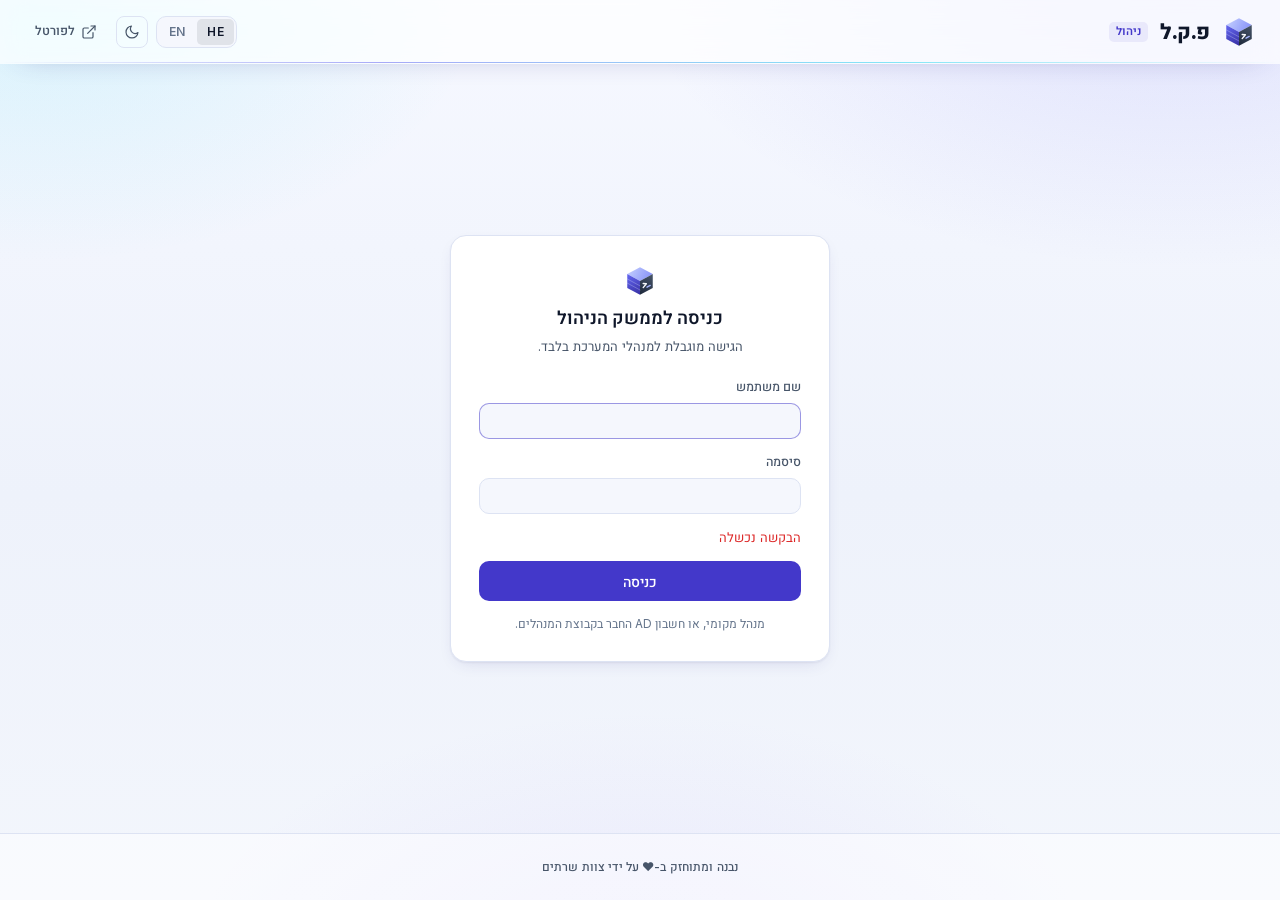
==== static/admin.html @ 9bc3346b "feat: Add comprehensive README, sanitize Git assets, and initialize PAKAL portal codebase - Add READ" ====
<!DOCTYPE html>
<html lang="he" dir="rtl">
<head>
  <meta charset="UTF-8">
  <meta name="viewport" content="width=device-width, initial-scale=1.0">
  <meta name="color-scheme" content="light dark">
  <meta name="theme-color" content="#F1F5F9">
  <meta name="robots" content="noindex, nofollow">
  <title>PAKAL Admin</title>
  <link rel="icon" type="image/svg+xml" href="/static/pakal-logo.svg">
  <link rel="stylesheet" href="/static/style.css">
  <link rel="stylesheet" href="/static/admin.css">
  <script src="/static/theme.js"></script>
</head>
<body>
  <header class="header">
    <div class="header-inner">
      <a class="brand" href="#" data-admin-home aria-label="PAKAL Admin" title="Package &amp; Application Kit Architecture Layer">
        <img class="brand-logo" src="/static/pakal-logo.svg" alt="" width="34" height="34">
        <span class="brand-text">
          <span class="brand-name" data-i18n="brand"></span>
          <span class="brand-acronym" dir="ltr">Package &amp; Application Kit Architecture Layer</span>
        </span>
        <span class="admin-badge" data-i18n="adminBadge"></span>
      </a>
      <div class="header-actions">
        <div class="segmented" role="group" aria-label="Language">
          <button type="button" data-lang="he">HE</button>
          <button type="button" data-lang="en">EN</button>
        </div>
        <button class="btn btn-primary btn-sm" id="header-rescan" type="button" data-action="rescan" hidden></button>
        <button class="icon-btn bordered" type="button" data-theme-toggle data-i18n-title="themeToggle"></button>
        <a class="btn btn-ghost btn-sm" href="/"><span data-icon="external"></span><span data-i18n="openPortal"></span></a>
        <span class="user-chip" id="user-chip" hidden><span data-icon="lock"></span><span id="user-name" class="mono"></span></span>
        <button class="icon-btn" id="logout-btn" type="button" data-i18n-title="logout" hidden><span data-icon="logout"></span></button>
      </div>
    </div>
  </header>

  <div class="login-wrap" id="login-view" hidden>
    <form class="card login-card" id="login-form" autocomplete="on" novalidate>
      <div class="brand"><img class="brand-logo" src="/static/pakal-logo.svg" alt="" width="32" height="32"></div>
      <h1 data-i18n="loginTitle"></h1>
      <p data-i18n="loginSubtitle"></p>
      <div class="form">
        <label class="field"><span data-i18n="username"></span><input class="input" name="username" autocomplete="username" dir="ltr" required maxlength="128"></label>
        <label class="field"><span data-i18n="password"></span><input class="input" name="password" type="password" autocomplete="current-password" dir="ltr" required maxlength="256"></label>
        <div class="form-error" id="login-error" role="alert"></div>
        <button class="btn btn-primary btn-lg btn-block" type="submit" data-i18n="signIn"></button>
        <p class="login-hint" data-i18n="loginHint"></p>
        <div class="login-divider" id="login-divider" hidden><span data-i18n="loginOr"></span></div>
        <a class="btn btn-secondary btn-lg btn-block" id="login-sso" href="#" hidden><span data-icon="shield"></span><span data-i18n="loginWithKeycloak"></span></a>
      </div>
    </form>
  </div>

  <div class="admin-shell" id="shell" hidden>
    <aside class="sidebar">
      <div class="sidebar-label" data-i18n="manage"></div>
      <button class="side-item" type="button" data-view="overview"><span data-icon="activity"></span><span data-i18n="navOverview"></span></button>
      <button class="side-item" type="button" data-view="apps"><span data-icon="grid"></span><span data-i18n="navApps"></span><span class="count" id="count-apps"></span></button>
      <button class="side-item" type="button" data-view="stacks"><span data-icon="layers"></span><span data-i18n="navStacks"></span><span class="count" id="count-stacks"></span></button>
      <button class="side-item" type="button" data-view="platforms"><span data-icon="globe"></span><span data-i18n="navPlatforms"></span><span class="count" id="count-platforms"></span></button>
      <div class="sidebar-label" data-i18n="engage"></div>
      <button class="side-item" type="button" data-view="feedback"><span data-icon="message"></span><span data-i18n="navFeedback"></span><span class="count-badge" id="count-feedback" hidden></span></button>
      <div class="sidebar-label" data-i18n="system"></div>
      <button class="side-item" type="button" data-view="sso"><span data-icon="shield"></span><span data-i18n="navSso"></span><span class="sso-dot" id="sso-dot"></span></button>
      <button class="side-item" type="button" data-view="nexus"><span data-icon="package"></span><span data-i18n="navNexus"></span><span class="sso-dot" id="nexus-dot"></span></button>
      <button class="side-item" type="button" data-view="interface"><span data-icon="eye"></span><span data-i18n="navInterface"></span><span class="count-badge" id="count-hidden-ui" hidden></span></button>
    </aside>
    <main class="admin-main" id="admin-main"></main>
  </div>

  <footer class="footer">
    <div class="footer-inner">
      <span class="footer-credits" data-i18n="footerCredits">נבנה ומתוחזק ב-❤️ על ידי צוות שרתים</span>
    </div>
  </footer>

  <div class="drawer-backdrop" id="drawer-backdrop" hidden></div>
  <aside class="drawer" id="drawer" role="dialog" aria-modal="true" aria-labelledby="drawer-title" hidden>
    <div class="drawer-head">
      <h2 id="drawer-title"></h2>
      <button class="icon-btn" type="button" data-action="close-drawer" data-i18n-title="close"><span data-icon="x"></span></button>
    </div>
    <div class="drawer-body" id="drawer-body"></div>
    <div class="drawer-foot" id="drawer-foot"></div>
  </aside>

  <div class="modal-backdrop confirm-backdrop" id="confirm" hidden>
    <div class="card confirm-card" role="alertdialog" aria-modal="true" aria-labelledby="confirm-title">
      <h3 id="confirm-title"></h3>
      <p id="confirm-text"></p>
      <div class="actions">
        <button class="btn btn-ghost" type="button" id="confirm-cancel" data-i18n="cancel"></button>
        <button class="btn btn-danger" type="button" id="confirm-ok"></button>
      </div>
    </div>
  </div>

  <input type="file" id="icon-file" accept=".svg,.png,.ico,.jpg,.jpeg,.gif,.webp,image/*" hidden>
  <div class="toasts" id="toasts" aria-live="polite"></div>

  <script src="/static/common.js"></script>
  <script src="/static/admin.js"></script>
</body>
</html>
---- static/style.css ----
/* PAKAL design system - "Prism" light + dark (shared by the portal and the admin console). */

@font-face {
  font-family: "Inter";
  src: url("/static/fonts/InterVariable.woff2") format("woff2");
  font-weight: 100 900;
  font-display: swap;
}
@font-face {
  font-family: "Heebo";
  src: url("/static/fonts/Heebo-Variable.ttf") format("truetype");
  font-weight: 100 900;
  font-display: swap;
}
@font-face {
  font-family: "JetBrains Mono";
  src: url("/static/fonts/JetBrainsMono-Regular.woff2") format("woff2");
  font-weight: 400;
  font-display: swap;
}
@font-face {
  font-family: "JetBrains Mono";
  src: url("/static/fonts/JetBrainsMono-Medium.woff2") format("woff2");
  font-weight: 500 700;
  font-display: swap;
}

/* Light is the default theme; [data-theme="dark"] on <html> switches every token. */
:root {
  --bg: #eef2fb;
  --bg-raised: #ffffff;
  --surface: #ffffff;
  --surface-hover: #ffffff;
  --surface-sunken: #f5f7fd;
  --border: #dde3f3;
  --border-strong: #c2cae3;
  --border-focus: rgba(67, 56, 202, 0.5);
  --card-border: #a9b4dd;
  --card-border-hover: #6366f1;
  --page-bg:
    radial-gradient(900px 520px at 92% -6%, rgba(99, 102, 241, 0.17), transparent 62%),
    radial-gradient(760px 440px at 2% 0%, rgba(34, 211, 238, 0.14), transparent 60%),
    radial-gradient(700px 400px at 50% 108%, rgba(167, 139, 250, 0.12), transparent 65%),
    linear-gradient(180deg, #f6f8ff 0%, #eef2fb 55%, #f3f6fc 100%);
  --brand-gradient: linear-gradient(120deg, #4338ca 0%, #6366f1 45%, #0891b2 100%);

  --overlay-1: rgba(15, 23, 42, 0.035);
  --overlay-2: rgba(15, 23, 42, 0.06);
  --overlay-3: rgba(15, 23, 42, 0.09);
  --overlay-4: rgba(15, 23, 42, 0.2);

  --text: #0f172a;
  --text-2: #475569;
  --text-3: #64748b;
  --text-inverse: #ffffff;

  --accent: #4338ca;
  --accent-hover: #3730a3;
  --accent-soft: rgba(67, 56, 202, 0.08);
  --accent-text: #4338ca;

  --success: #059669;
  --danger: #dc2626;
  --danger-soft: rgba(220, 38, 38, 0.08);
  --warning: #b45309;

  --header-bg: rgba(255, 255, 255, 0.72);
  --backdrop: rgba(15, 23, 42, 0.4);
  --card-shadow: 0 1px 2px rgba(30, 41, 90, 0.06), 0 6px 18px -8px rgba(49, 46, 129, 0.18);
  --card-shadow-hover: 0 2px 4px rgba(30, 41, 90, 0.06), 0 16px 32px -12px rgba(67, 56, 202, 0.32);
  --shadow-pop: 0 24px 60px rgba(15, 23, 42, 0.18), 0 0 0 1px var(--border);
  --shadow-toast: 0 10px 30px rgba(15, 23, 42, 0.12);
  --shadow-drawer: -24px 0 48px rgba(15, 23, 42, 0.12);

  --radius-sm: 8px;
  --radius: 10px;
  --radius-lg: 16px;

  --font-sans: "Inter", "Heebo", system-ui, -apple-system, "Segoe UI", Arial, sans-serif;
  --font-mono: "JetBrains Mono", ui-monospace, "Cascadia Code", Consolas, "Liberation Mono", monospace;
  --header-h: 64px;
  --content-w: 1600px;
  color-scheme: light;
}

:root[data-theme="dark"] {
  --bg: #090d16;
  --bg-raised: #0c111c;
  --surface: #111827;
  --surface-hover: #151d2e;
  --surface-sunken: #0d1320;
  --border: rgba(255, 255, 255, 0.08);
  --border-strong: rgba(255, 255, 255, 0.14);
  --border-focus: rgba(129, 140, 248, 0.55);
  --card-border: rgba(148, 163, 255, 0.36);
  --card-border-hover: rgba(129, 140, 248, 0.85);
  --page-bg:
    radial-gradient(900px 520px at 92% -6%, rgba(99, 102, 241, 0.16), transparent 62%),
    radial-gradient(760px 440px at 2% 0%, rgba(34, 211, 238, 0.07), transparent 60%),
    linear-gradient(180deg, #0a0f1b 0%, #090d16 100%);
  --brand-gradient: linear-gradient(120deg, #a5b4fc 0%, #818cf8 50%, #67e8f9 100%);

  --overlay-1: rgba(255, 255, 255, 0.04);
  --overlay-2: rgba(255, 255, 255, 0.07);
  --overlay-3: rgba(255, 255, 255, 0.1);
  --overlay-4: rgba(255, 255, 255, 0.2);

  --text: #e6e8ec;
  --text-2: #9aa3b2;
  --text-3: #6b7383;
  --text-inverse: #0b0f19;

  --accent: #6366f1;
  --accent-hover: #4f46e5;
  --accent-soft: rgba(99, 102, 241, 0.12);
  --accent-text: #a5b4fc;

  --success: #34d399;
  --danger: #f87171;
  --danger-soft: rgba(248, 113, 113, 0.1);
  --warning: #d4a35a;

  --header-bg: rgba(15, 23, 42, 0.8);
  --backdrop: rgba(3, 6, 12, 0.72);
  --card-shadow: 0 6px 20px -10px rgba(0, 0, 0, 0.6);
  --card-shadow-hover: 0 18px 36px -14px rgba(99, 102, 241, 0.45);
  --shadow-pop: 0 16px 48px rgba(0, 0, 0, 0.45), 0 0 0 1px var(--border);
  --shadow-toast: 0 10px 30px rgba(0, 0, 0, 0.4);
  --shadow-drawer: -24px 0 48px rgba(0, 0, 0, 0.35);
  color-scheme: dark;
}

*,
*::before,
*::after { box-sizing: border-box; }

html { -webkit-text-size-adjust: 100%; }

body {
  margin: 0;
  min-height: 100vh;
  display: flex;
  flex-direction: column;
  background: var(--bg);
  background-image: var(--page-bg);
  background-attachment: fixed;
  color: var(--text);
  font-family: var(--font-sans);
  font-size: 14px;
  line-height: 1.5;
  -webkit-font-smoothing: antialiased;
  -moz-osx-font-smoothing: grayscale;
  font-feature-settings: "cv11", "ss01";
}
body.modal-open { overflow: hidden; }

h1, h2, h3, h4, p { margin: 0; }
a { color: inherit; text-decoration: none; }
button, input, select, textarea { font: inherit; color: inherit; }
button { cursor: pointer; }
img { display: block; max-width: 100%; }
[hidden] { display: none !important; }
::selection { background: rgba(99, 102, 241, 0.35); }

.mono { font-family: var(--font-mono); font-feature-settings: "zero" 0, "calt" 0; letter-spacing: -0.01em; }
.muted { color: var(--text-2); }
.subtle { color: var(--text-3); }
.nowrap { white-space: nowrap; }
.center { text-align: center; }

:focus-visible { outline: 2px solid var(--border-focus); outline-offset: 2px; border-radius: var(--radius-sm); }

::-webkit-scrollbar { width: 10px; height: 10px; }
::-webkit-scrollbar-thumb { background: var(--overlay-2); border-radius: 10px; border: 2px solid var(--bg); }
::-webkit-scrollbar-thumb:hover { background: var(--overlay-3); }
::-webkit-scrollbar-track { background: transparent; }

.icon { width: 16px; height: 16px; flex-shrink: 0; }
[dir="ltr"] .icon-flip { transform: scaleX(-1); }

/* ------------------------------------------------------------------ header */

.header {
  position: sticky;
  top: 0;
  z-index: 40;
  height: var(--header-h);
  background: var(--header-bg);
  backdrop-filter: saturate(160%) blur(12px);
  -webkit-backdrop-filter: saturate(160%) blur(12px);
  border-bottom: 1px solid var(--border);
  box-shadow: 0 1px 0 var(--overlay-1);
}
.header-inner {
  max-width: var(--content-w);
  height: 100%;
  margin: 0 auto;
  padding: 0 24px;
  display: flex;
  align-items: center;
  gap: 24px;
}
.brand { display: flex; align-items: center; gap: 12px; flex-shrink: 0; }
.brand-logo { width: 34px; height: 34px; }
.brand-text { display: flex; flex-direction: column; gap: 3px; min-width: 0; }
.brand-name { font-weight: 800; font-size: 21px; letter-spacing: -0.02em; line-height: 1; }
.brand-acronym {
  font-family: var(--font-mono);
  font-size: 9.5px;
  font-weight: 500;
  letter-spacing: 0.02em;
  color: var(--text-3);
  white-space: nowrap;
  text-align: start;
  unicode-bidi: isolate;
}
[dir="rtl"] .brand-acronym { text-align: right; }
.brand-divider { width: 1px; height: 20px; background: var(--border-strong); }
.brand-sub { color: var(--text-2); font-size: 13.5px; font-weight: 500; white-space: nowrap; }

.nav { display: flex; align-items: center; gap: 2px; }
.nav-item {
  display: inline-flex;
  align-items: center;
  gap: 8px;
  height: 32px;
  padding: 0 12px;
  border: 0;
  border-radius: var(--radius-sm);
  background: transparent;
  color: var(--text-2);
  font-size: 13.5px;
  font-weight: 500;
  white-space: nowrap;
  transition: color 0.12s, background-color 0.12s;
}
.nav-item:hover { color: var(--text); background: var(--overlay-1); }
.nav-item.active { color: var(--text); background: var(--overlay-2); }
.nav-count {
  font-family: var(--font-mono);
  font-size: 11px;
  color: var(--text-3);
  padding: 0 6px;
  border-radius: 4px;
  background: var(--overlay-1);
}

.header-actions { margin-inline-start: auto; display: flex; align-items: center; gap: 8px; }

/* ------------------------------------------------------------------ inputs */

.search {
  display: flex;
  align-items: center;
  gap: 8px;
  height: 34px;
  width: 260px;
  padding: 0 8px 0 10px;
  background: var(--surface-sunken);
  border: 1px solid var(--border);
  border-radius: var(--radius);
  color: var(--text-3);
  transition: border-color 0.12s, background-color 0.12s;
}
[dir="rtl"] .search { padding: 0 10px 0 8px; }
.search:focus-within { border-color: var(--border-focus); background: var(--surface); }
.search input {
  flex: 1;
  min-width: 0;
  height: 100%;
  border: 0;
  outline: 0;
  background: transparent;
  color: var(--text);
  font-size: 13.5px;
}
.search input::placeholder { color: var(--text-3); }
.search input::-webkit-search-cancel-button { display: none; }
.search-clear {
  display: inline-flex;
  align-items: center;
  justify-content: center;
  flex-shrink: 0;
  width: 22px;
  height: 22px;
  padding: 0;
  border: 0;
  border-radius: 50%;
  background: var(--overlay-2);
  color: var(--text-2);
  cursor: pointer;
  transition: background-color 0.12s, color 0.12s;
}
.search-clear[hidden] { display: none; }
.search-clear .icon { width: 12px; height: 12px; }
.search-clear:hover { background: var(--accent-soft); color: var(--accent-text); }
.search-clear:focus-visible { outline: 2px solid var(--border-focus); outline-offset: 1px; }

.kbd {
  display: inline-flex;
  align-items: center;
  height: 20px;
  padding: 0 6px;
  border: 1px solid var(--border);
  border-bottom-width: 2px;
  border-radius: 4px;
  font-family: var(--font-mono);
  font-size: 11px;
  color: var(--text-3);
  white-space: nowrap;
  direction: ltr;
}

.input, .select, .textarea {
  width: 100%;
  height: 36px;
  padding: 0 12px;
  background: var(--surface-sunken);
  border: 1px solid var(--border);
  border-radius: var(--radius);
  color: var(--text);
  font-size: 13.5px;
  outline: 0;
  transition: border-color 0.12s;
}
.textarea { height: auto; min-height: 84px; padding: 10px 12px; resize: vertical; line-height: 1.5; }
.input:focus, .select:focus, .textarea:focus { border-color: var(--border-focus); }
.input::placeholder, .textarea::placeholder { color: var(--text-3); }
.select {
  width: auto;
  padding-inline-end: 32px;
  appearance: none;
  background-image: url("data:image/svg+xml,%3Csvg xmlns='http://www.w3.org/2000/svg' viewBox='0 0 24 24' fill='none' stroke='%239aa3b2' stroke-width='2' stroke-linecap='round' stroke-linejoin='round'%3E%3Cpolyline points='6 9 12 15 18 9'/%3E%3C/svg%3E");
  background-repeat: no-repeat;
  background-size: 14px;
  background-position: left 10px center;
}
[dir="ltr"] .select { background-position: right 10px center; }
.select option { background: var(--surface); }

.segmented {
  display: inline-flex;
  padding: 2px;
  gap: 2px;
  background: var(--surface-sunken);
  border: 1px solid var(--border);
  border-radius: var(--radius);
}
.segmented button {
  height: 26px;
  padding: 0 10px;
  border: 0;
  border-radius: 5px;
  background: transparent;
  color: var(--text-3);
  font-size: 12px;
  font-weight: 600;
  letter-spacing: 0.02em;
}
.segmented button:hover { color: var(--text); }
.segmented button.active { background: var(--overlay-3); color: var(--text); }

/* ----------------------------------------------------------------- buttons */

.btn {
  display: inline-flex;
  align-items: center;
  justify-content: center;
  gap: 8px;
  height: 34px;
  padding: 0 14px;
  border: 1px solid transparent;
  border-radius: var(--radius);
  font-size: 13.5px;
  font-weight: 550;
  white-space: nowrap;
  transition: background-color 0.12s, border-color 0.12s, color 0.12s;
}
.btn:disabled { opacity: 0.45; cursor: not-allowed; }
.btn-primary { background: var(--accent); color: #fff; }
.btn-primary:hover:not(:disabled) { background: var(--accent-hover); }
.btn-secondary { background: var(--overlay-1); border-color: var(--border); color: var(--text); }
.btn-secondary:hover:not(:disabled) { background: var(--overlay-2); border-color: var(--border-strong); }
.btn-ghost { background: transparent; color: var(--text-2); }
.btn-ghost:hover:not(:disabled) { background: var(--overlay-1); color: var(--text); }
.btn-danger { background: transparent; border-color: rgba(248, 113, 113, 0.3); color: var(--danger); }
.btn-danger:hover:not(:disabled) { background: var(--danger-soft); }
.btn-sm { height: 28px; padding: 0 10px; font-size: 12.5px; gap: 6px; }
.btn-lg { height: 40px; padding: 0 18px; font-size: 14px; }
.btn-block { width: 100%; }
.btn-meta { font-family: var(--font-mono); font-size: 12px; font-weight: 400; opacity: 0.75; direction: ltr; }

.icon-btn {
  display: inline-flex;
  align-items: center;
  justify-content: center;
  width: 32px;
  height: 32px;
  padding: 0;
  border: 1px solid transparent;
  border-radius: var(--radius-sm);
  background: transparent;
  color: var(--text-2);
  transition: background-color 0.12s, color 0.12s, border-color 0.12s;
}
.icon-btn:hover:not(:disabled) { background: var(--overlay-2); color: var(--text); }
.icon-btn.bordered { border-color: var(--border); }
.icon-btn.bordered:hover { border-color: var(--border-strong); }
.icon-btn-sm { width: 28px; height: 28px; }
.icon-btn.spinning .icon { animation: spin 0.9s linear infinite; }

.link-btn {
  display: inline-flex;
  align-items: center;
  gap: 6px;
  padding: 0;
  border: 0;
  background: none;
  color: var(--text-2);
  font-size: 13px;
  font-weight: 500;
}
.link-btn:hover { color: var(--text); }
.link-btn .icon { width: 14px; height: 14px; }

/* ------------------------------------------------------------------ layout */

.content {
  flex: 1;
  width: 100%;
  max-width: var(--content-w);
  margin: 0 auto;
  padding: 32px 24px 64px;
}
.view { display: none; }
.view.active { display: block; animation: fade-in 0.18s ease-out; }

.page-head {
  display: flex;
  align-items: flex-end;
  justify-content: space-between;
  gap: 16px;
  flex-wrap: wrap;
  margin-bottom: 20px;
}
.page-title { font-size: 22px; font-weight: 650; letter-spacing: -0.02em; }
.page-subtitle { margin-top: 4px; color: var(--text-2); font-size: 13.5px; }

.section { margin-top: 40px; }
.section:first-child { margin-top: 0; }
.section-head {
  display: flex;
  align-items: center;
  justify-content: space-between;
  gap: 12px;
  margin-bottom: 14px;
}
.section-title { font-size: 15px; font-weight: 600; letter-spacing: -0.01em; }
.section-title .count { margin-inline-start: 8px; color: var(--text-3); font-family: var(--font-mono); font-size: 12px; font-weight: 400; }

.card {
  background: var(--surface);
  border: 1px solid var(--border);
  border-radius: var(--radius-lg);
  box-shadow: var(--card-shadow);
}

/* -------------------------------------------------------------------- hero */

.hero { padding: 32px 0 8px; text-align: center; }
.hero-title { font-size: 34px; font-weight: 650; letter-spacing: -0.025em; line-height: 1.2; }
.hero-title .sep { color: var(--text-3); font-weight: 300; margin: 0 10px; }
.hero-subtitle { margin: 12px auto 0; max-width: 560px; color: var(--text-2); font-size: 15px; }
.hero-search {
  width: min(620px, 100%);
  height: 48px;
  margin: 28px auto 0;
  padding: 0 12px 0 16px;
  gap: 12px;
  border-radius: var(--radius-lg);
  background: var(--surface);
  border-color: var(--border-strong);
}
[dir="rtl"] .hero-search { padding: 0 16px 0 12px; }
.hero-search .icon { width: 18px; height: 18px; }
.hero-search input { font-size: 15px; }

/* --------------------------------------------------------------- app cards */

/* Fixed column steps (1 / 2 / 3 / 4) so rows never break awkwardly from 1080p to ultra-wide. */
.grid { display: grid; gap: 14px; grid-template-columns: minmax(0, 1fr); }
.grid-stacks { gap: 16px; }
@media (min-width: 768px) {
  .grid-apps, .grid-stacks, .grid-platforms { grid-template-columns: repeat(2, minmax(0, 1fr)); }
}
@media (min-width: 1024px) {
  .grid-apps, .grid-stacks, .grid-platforms { grid-template-columns: repeat(3, minmax(0, 1fr)); }
}
@media (min-width: 1280px) {
  .grid-apps, .grid-platforms { grid-template-columns: repeat(4, minmax(0, 1fr)); }
}

.app-card {
  display: flex;
  flex-direction: column;
  gap: 12px;
  padding: 16px;
  cursor: pointer;
  transition: border-color 0.12s, background-color 0.12s;
}
.app-card:hover { border-color: var(--border-strong); background: var(--surface-hover); box-shadow: var(--card-shadow-hover); }
.app-card-top { display: flex; align-items: center; gap: 12px; min-width: 0; }
.app-card-title { min-width: 0; flex: 1; }
.app-card-title h3 {
  font-size: 14.5px;
  font-weight: 600;
  letter-spacing: -0.01em;
  white-space: nowrap;
  overflow: hidden;
  text-overflow: ellipsis;
}
.app-card-title .meta { color: var(--text-3); font-size: 12.5px; margin-top: 1px; }
.app-desc {
  color: var(--text-2);
  font-size: 13px;
  line-height: 1.55;
  display: -webkit-box;
  -webkit-line-clamp: 2;
  -webkit-box-orient: vertical;
  overflow: hidden;
  min-height: 40px;
}
.app-card-foot {
  display: flex;
  align-items: center;
  gap: 8px;
  margin-top: auto;
  padding-top: 12px;
  border-top: 1px solid var(--border);
}
.app-card-foot .spacer { flex: 1; }

.version-tag {
  display: inline-flex;
  align-items: center;
  height: 22px;
  padding: 0 7px;
  border-radius: 5px;
  background: var(--accent-soft);
  color: var(--accent-text);
  font-family: var(--font-mono);
  font-size: 12px;
  font-weight: 500;
  direction: ltr;
  white-space: nowrap;
}
.version-tag.none { background: var(--overlay-1); color: var(--text-3); font-family: var(--font-sans); }
.size-tag { font-family: var(--font-mono); font-size: 12px; color: var(--text-2); direction: ltr; unicode-bidi: isolate; white-space: nowrap; }
.version-tag, .os-tag, td.num, time { unicode-bidi: isolate; direction: ltr; }
.os-tag {
  display: inline-flex;
  align-items: center;
  height: 20px;
  padding: 0 6px;
  border: 1px solid var(--border);
  border-radius: 4px;
  font-family: var(--font-mono);
  font-size: 11px;
  color: var(--text-2);
  white-space: nowrap;
}
.os-list { display: inline-flex; gap: 4px; flex-wrap: wrap; }
.ext-tag { font-family: var(--font-mono); font-size: 11px; color: var(--text-3); text-transform: lowercase; }

.tag {
  display: inline-flex;
  align-items: center;
  height: 22px;
  padding: 0 8px;
  border-radius: 5px;
  background: var(--overlay-1);
  color: var(--text-2);
  font-size: 12px;
  white-space: nowrap;
}
.tags { display: flex; flex-wrap: wrap; gap: 6px; }

/* app icon */
.app-icon {
  position: relative;
  display: inline-flex;
  align-items: center;
  justify-content: center;
  flex-shrink: 0;
  width: 40px;
  height: 40px;
  border-radius: 9px;
  background: var(--overlay-1);
  border: 1px solid var(--border);
  overflow: hidden;
}
.app-icon img { width: 70%; height: 70%; object-fit: contain; }
.app-icon-sm { width: 28px; height: 28px; border-radius: 7px; }
.app-icon-xs { width: 22px; height: 22px; border-radius: 6px; }
.app-icon-lg { width: 56px; height: 56px; border-radius: 12px; }
.app-icon-letter { color: var(--text-2); font-weight: 600; font-size: 13px; letter-spacing: 0.02em; }
.app-icon-sm.app-icon-letter { font-size: 11px; }
.app-icon-xs.app-icon-letter { font-size: 9.5px; }
.app-icon-lg.app-icon-letter { font-size: 18px; }

/* ------------------------------------------------------------------ pills */

.toolbar { display: flex; align-items: center; gap: 8px; flex-wrap: wrap; }
.filters {
  display: flex;
  align-items: center;
  justify-content: space-between;
  gap: 12px;
  flex-wrap: wrap;
  margin-bottom: 16px;
}
.pills { display: flex; flex-wrap: wrap; gap: 6px; }
.pill {
  display: inline-flex;
  align-items: center;
  gap: 8px;
  height: 30px;
  padding: 0 12px;
  border: 1px solid var(--border);
  border-radius: 999px;
  background: transparent;
  color: var(--text-2);
  font-size: 13px;
  font-weight: 500;
  transition: all 0.12s;
}
.pill:hover { color: var(--text); border-color: var(--border-strong); }
.pill.active { background: var(--text); border-color: var(--text); color: var(--text-inverse); }
.pill-count { font-family: var(--font-mono); font-size: 11px; opacity: 0.6; }
.results-line {
  display: flex;
  align-items: center;
  gap: 12px;
  margin-bottom: 12px;
  color: var(--text-3);
  font-size: 12.5px;
  min-height: 20px;
}

/* ------------------------------------------------------------- list rows */

.list { list-style: none; margin: 0; padding: 0; }
.list-card { overflow: hidden; }
.list-row {
  display: grid;
  grid-template-columns: auto minmax(0, 1fr) auto auto auto auto;
  align-items: center;
  gap: 16px;
  padding: 10px 16px;
  border-top: 1px solid var(--border);
  cursor: pointer;
  transition: background-color 0.12s;
}
.list-row:first-child { border-top: 0; }
.list-row:hover { background: var(--surface-hover); }
.list-row .name { font-weight: 550; font-size: 13.5px; white-space: nowrap; overflow: hidden; text-overflow: ellipsis; }
.list-row .sub { color: var(--text-3); font-size: 12.5px; white-space: nowrap; overflow: hidden; text-overflow: ellipsis; }
.list-row .date { font-family: var(--font-mono); font-size: 12px; color: var(--text-3); direction: ltr; }

/* ----------------------------------------------------------- stack cards */

.stack-card { display: flex; flex-direction: column; padding: 20px; gap: 16px; }
.stack-head { display: flex; gap: 14px; align-items: flex-start; }
.glyph-tile {
  display: inline-flex;
  align-items: center;
  justify-content: center;
  flex-shrink: 0;
  width: 40px;
  height: 40px;
  border-radius: 10px;
  color: var(--tint, var(--accent-text));
  background: color-mix(in srgb, var(--tint, #6366f1) 12%, transparent);
  border: 1px solid color-mix(in srgb, var(--tint, #6366f1) 22%, transparent);
}
.glyph-tile .icon { width: 18px; height: 18px; }
.glyph-tile-sm { width: 28px; height: 28px; border-radius: 7px; }
.glyph-tile-sm .icon { width: 14px; height: 14px; }
.glyph-tile-lg { width: 56px; height: 56px; border-radius: 12px; }
.glyph-tile-lg .icon { width: 24px; height: 24px; }
.stack-head h3 { font-size: 15px; font-weight: 600; letter-spacing: -0.01em; }
.stack-head p { margin-top: 4px; color: var(--text-2); font-size: 13px; line-height: 1.5; }
.stack-kicker { font-family: var(--font-mono); font-size: 11.5px; color: var(--text-3); direction: ltr; display: inline-block; margin-bottom: 2px; }

.tool-list {
  list-style: none;
  margin: 0;
  padding: 4px;
  background: var(--surface-sunken);
  border: 1px solid var(--border);
  border-radius: var(--radius);
}
.tool-row {
  display: flex;
  align-items: center;
  gap: 10px;
  padding: 6px 8px;
  border-radius: 6px;
  font-size: 13px;
}
.tool-row[data-action] { cursor: pointer; }
.tool-row[data-action]:hover { background: var(--overlay-1); }
.tool-row .tool-name { flex: 1; min-width: 0; white-space: nowrap; overflow: hidden; text-overflow: ellipsis; }
.tool-row .tool-ver { font-family: var(--font-mono); font-size: 12px; color: var(--text-2); direction: ltr; }
.tool-row.missing { color: var(--text-3); }
.tool-row.missing .tool-name { text-decoration: line-through; text-decoration-color: var(--overlay-4); }
.tool-row.more { color: var(--text-3); font-size: 12.5px; justify-content: center; }
.stack-foot {
  display: flex;
  align-items: center;
  justify-content: space-between;
  gap: 12px;
  margin-top: auto;
  flex-wrap: wrap;
}
.stack-meta { font-family: var(--font-mono); font-size: 12px; color: var(--text-3); }
.stack-meta .warn { color: var(--warning); }
.stack-actions { display: flex; gap: 8px; }

/* -------------------------------------------------------- platform cards */

.platform-card {
  display: flex;
  align-items: flex-start;
  gap: 14px;
  padding: 16px;
  transition: border-color 0.12s, background-color 0.12s;
}
.platform-card:hover { border-color: var(--border-strong); background: var(--surface-hover); }
.platform-body { flex: 1; min-width: 0; display: flex; flex-direction: column; gap: 3px; }
.platform-body strong { font-size: 14px; font-weight: 600; }
.platform-body .muted { font-size: 13px; }
.platform-url { font-family: var(--font-mono); font-size: 12px; color: var(--text-3); direction: ltr; text-align: start; margin-top: 4px; }
.platform-ext { color: var(--text-3); transition: color 0.12s; }
.platform-card:hover .platform-ext { color: var(--text); }
.platform-strip { display: flex; flex-wrap: wrap; gap: 8px; }
.platform-chip {
  display: inline-flex;
  align-items: center;
  gap: 8px;
  height: 36px;
  padding: 0 12px 0 8px;
  border: 1px solid var(--border);
  border-radius: var(--radius);
  background: var(--surface);
  font-size: 13px;
  font-weight: 500;
  transition: border-color 0.12s, background-color 0.12s;
}
[dir="rtl"] .platform-chip { padding: 0 8px 0 12px; }
.platform-chip:hover { border-color: var(--border-strong); background: var(--surface-hover); }
.platform-chip .icon { width: 13px; height: 13px; color: var(--text-3); }

/* ------------------------------------------------------------------ modal */

.modal-backdrop {
  position: fixed;
  inset: 0;
  z-index: 60;
  display: flex;
  align-items: flex-start;
  justify-content: center;
  padding: 6vh 16px 16px;
  background: var(--backdrop);
  backdrop-filter: blur(4px);
  -webkit-backdrop-filter: blur(4px);
  opacity: 0;
  transition: opacity 0.15s ease-out;
  overflow-y: auto;
}
.modal-backdrop.show { opacity: 1; }
.modal {
  position: relative;
  width: min(920px, 100%);
  background: var(--bg-raised);
  border: 1px solid var(--border-strong);
  border-radius: 14px;
  box-shadow: var(--shadow-pop);
  transform: translateY(8px) scale(0.99);
  transition: transform 0.15s ease-out;
}
.modal-backdrop.show .modal { transform: none; }
.modal-close { position: absolute; top: 14px; inset-inline-end: 14px; }
.modal-body { padding: 24px; }
.modal-header { display: flex; gap: 16px; align-items: center; padding-inline-end: 40px; }
.modal-heading { min-width: 0; display: flex; flex-direction: column; gap: 6px; }
.modal-heading h2 { font-size: 20px; font-weight: 650; letter-spacing: -0.02em; }
.modal-heading .meta { display: flex; align-items: center; gap: 8px; flex-wrap: wrap; color: var(--text-3); font-size: 13px; }
.modal-desc { margin-top: 16px; color: var(--text-2); font-size: 14px; line-height: 1.65; max-width: 72ch; }

.spec-grid {
  display: grid;
  grid-template-columns: repeat(4, minmax(0, 1fr));
  margin: 20px 0 0;
  border: 1px solid var(--border);
  border-radius: var(--radius);
  background: var(--surface-sunken);
}
.spec-grid > div { padding: 12px 14px; border-inline-start: 1px solid var(--border); min-width: 0; }
.spec-grid > div:first-child { border-inline-start: 0; }
.spec-grid dt { color: var(--text-3); font-size: 12px; margin-bottom: 4px; }
.spec-grid dd { margin: 0; font-size: 13.5px; }
.spec-grid dd.mono { direction: ltr; text-align: start; }

.download-bar { display: flex; flex-wrap: wrap; gap: 8px; margin-top: 20px; }

.table-head { display: flex; align-items: center; justify-content: space-between; gap: 12px; margin: 28px 0 10px; }
.table-head h3 { font-size: 14px; font-weight: 600; }
.table-wrap { border: 1px solid var(--border); border-radius: var(--radius); overflow-x: auto; }
.table { width: 100%; border-collapse: collapse; font-size: 13px; }
.table th {
  padding: 9px 14px;
  text-align: start;
  font-size: 12px;
  font-weight: 500;
  color: var(--text-3);
  background: var(--surface-sunken);
  border-bottom: 1px solid var(--border);
  white-space: nowrap;
}
.table td { padding: 10px 14px; border-top: 1px solid var(--border); vertical-align: middle; }
.table tbody tr:first-child td { border-top: 0; }
.table tbody tr:hover td { background: var(--overlay-1); }
.table .num { font-family: var(--font-mono); font-size: 12.5px; color: var(--text-2); direction: ltr; text-align: start; white-space: nowrap; }
.table .actions-cell { text-align: end; white-space: nowrap; width: 1%; }
.file-cell { display: flex; flex-direction: column; gap: 2px; min-width: 0; }
.file-name { font-family: var(--font-mono); font-size: 12.5px; color: var(--text); direction: ltr; text-align: start; word-break: break-all; }
.file-ctx { font-size: 12px; color: var(--text-3); }
.badge {
  display: inline-flex;
  align-items: center;
  height: 18px;
  padding: 0 6px;
  border-radius: 4px;
  font-size: 11px;
  font-weight: 600;
  letter-spacing: 0.02em;
  background: rgba(52, 211, 153, 0.1);
  color: var(--success);
  margin-inline-start: 6px;
  font-family: var(--font-sans);
  direction: ltr;
  vertical-align: 1px;
}
.badge-neutral { background: var(--overlay-2); color: var(--text-2); }
.badge-warn { background: rgba(212, 163, 90, 0.12); color: var(--warning); }
.badge-danger { background: var(--danger-soft); color: var(--danger); }
.badge-accent { background: var(--accent-soft); color: var(--accent-text); }

.notice {
  display: flex;
  align-items: flex-start;
  gap: 10px;
  margin-top: 16px;
  padding: 12px 14px;
  border: 1px solid rgba(212, 163, 90, 0.25);
  border-radius: var(--radius);
  background: rgba(212, 163, 90, 0.06);
  color: var(--text-2);
  font-size: 13px;
}
.notice .icon { color: var(--warning); margin-top: 2px; }

/* ------------------------------------------------------ empty & skeleton */

.empty {
  grid-column: 1 / -1;
  display: flex;
  flex-direction: column;
  align-items: center;
  gap: 8px;
  padding: 56px 24px;
  text-align: center;
  border: 1px dashed var(--border-strong);
  border-radius: var(--radius-lg);
}
.empty .empty-icon {
  display: inline-flex;
  width: 40px;
  height: 40px;
  align-items: center;
  justify-content: center;
  border-radius: 10px;
  background: var(--overlay-1);
  color: var(--text-3);
  margin-bottom: 6px;
}
.empty h3 { font-size: 15px; font-weight: 600; }
.empty p { color: var(--text-2); font-size: 13.5px; max-width: 420px; }
.empty .btn { margin-top: 12px; }

.skeleton { pointer-events: none; }
.sk { display: block; border-radius: 6px; background: linear-gradient(90deg, var(--overlay-1), var(--overlay-2), var(--overlay-1)); background-size: 200% 100%; animation: shimmer 1.4s ease-in-out infinite; }
.sk-icon { width: 40px; height: 40px; border-radius: 9px; }
.sk-line { height: 10px; width: 100%; }
.sk-line.w60 { width: 60%; }
.sk-line.w40 { width: 40%; }
.sk-line.w80 { width: 80%; }
.sk-lines { flex: 1; display: flex; flex-direction: column; gap: 8px; }

/* ------------------------------------------------------------------ toast */

/* Pinned to the feedback button's side in both directions; the opposite corner belongs to #announcement. */
.toasts {
  position: fixed;
  bottom: 84px;
  right: 20px;
  align-items: flex-end;
  z-index: 80;
  display: flex;
  flex-direction: column;
  gap: 8px;
  pointer-events: none;
}
.toast {
  display: flex;
  align-items: center;
  gap: 10px;
  max-width: 420px;
  padding: 10px 14px;
  background: var(--surface);
  border: 1px solid var(--border-strong);
  border-radius: var(--radius);
  box-shadow: var(--shadow-toast);
  font-size: 13px;
  opacity: 0;
  transform: translateY(6px);
  transition: opacity 0.18s, transform 0.18s;
  pointer-events: auto;
}
.toast.show { opacity: 1; transform: none; }
.toast .icon { color: var(--text-2); }
.toast-success .icon { color: var(--success); }
.toast-error .icon { color: var(--danger); }

/* ----------------------------------------------------------------- footer */

.footer {
  border-top: 1px solid var(--border);
  color: var(--text-3);
  font-size: 12px;
}
.footer-inner {
  width: 100%;
  max-width: var(--content-w);
  margin: 0 auto;
  padding: 24px;
  display: flex;
  flex-direction: column;
  align-items: center;
  justify-content: center;
  gap: 6px;
  text-align: center;
}
.footer-status:empty { display: none; }
.footer-status { font-size: 11.5px; }
.footer a:hover { color: var(--text); }
.footer-credits { color: var(--text-2); font-weight: 500; letter-spacing: 0.01em; }
.status-dot { display: inline-block; width: 6px; height: 6px; border-radius: 50%; background: var(--success); margin-inline-end: 8px; vertical-align: 1px; }
.status-dot.busy { background: var(--accent-text); animation: pulse 1.2s ease-in-out infinite; }
.status-dot.bad { background: var(--danger); }

@keyframes spin { to { transform: rotate(360deg); } }
@keyframes shimmer { 0% { background-position: 200% 0; } 100% { background-position: -200% 0; } }
@keyframes pulse { 50% { opacity: 0.35; } }
@keyframes fade-in { from { opacity: 0; transform: translateY(4px); } to { opacity: 1; transform: none; } }

/* ------------------------------------------------------- identity & feedback */

/* ------------------------------------------------ Prism layer (portal look) */

/* Header: frosted glass with a thin brand-gradient rule underneath. */
.header { border-bottom-color: transparent; box-shadow: 0 10px 30px -22px rgba(49, 46, 129, 0.45); }
.header::after {
  content: "";
  position: absolute;
  inset: auto 0 0 0;
  height: 1px;
  background: linear-gradient(90deg, transparent, var(--card-border-hover) 30%, #22d3ee 70%, transparent);
  opacity: 0.55;
  pointer-events: none;
}
.nav-item { border-radius: 999px; font-weight: 550; }
.nav-item:hover { background: var(--accent-soft); color: var(--accent-text); }
.nav-item.active { background: var(--accent-soft); color: var(--accent-text); box-shadow: inset 0 0 0 1px rgba(99, 102, 241, 0.25); }

/* Hero */
.hero { padding: 44px 0 12px; }
.hero-title { font-weight: 700; }
.hero-title [data-i18n="heroBrand"] {
  background: var(--brand-gradient);
  -webkit-background-clip: text;
  background-clip: text;
  color: transparent;
  -webkit-text-fill-color: transparent;
}
.hero-search {
  border: 1.5px solid var(--card-border);
  background: var(--surface);
  box-shadow: var(--card-shadow);
  transition: border-color 0.15s, box-shadow 0.15s;
}
.hero-search:focus-within { border-color: var(--card-border-hover); box-shadow: 0 0 0 4px var(--accent-soft), var(--card-shadow-hover); }

/* Category pills */
.pill { border-color: var(--border-strong); background: var(--surface); box-shadow: 0 1px 2px rgba(30, 41, 90, 0.05); }
.pill:hover { color: var(--accent-text); border-color: var(--card-border-hover); }
.pill.active {
  background: var(--brand-gradient);
  border-color: transparent;
  color: #fff;
  box-shadow: 0 6px 14px -6px rgba(67, 56, 202, 0.6);
}

/* Software / stack / platform cards: clearly framed, softly elevated. */
.app-card, .stack-card, .platform-card {
  position: relative;
  border: 2px solid var(--card-border);
  border-radius: var(--radius-lg);
  background: var(--surface);
  box-shadow: var(--card-shadow);
  transition: border-color 0.15s, box-shadow 0.18s, transform 0.18s;
}
.app-card::before, .stack-card::before, .platform-card::before {
  content: "";
  position: absolute;
  inset: 0 18px auto 18px;
  height: 3px;
  border-radius: 0 0 4px 4px;
  background: var(--brand-gradient);
  opacity: 0.85;
}
.app-card:hover, .platform-card:hover, .stack-card:hover {
  border-color: var(--card-border-hover);
  background: var(--surface);
  box-shadow: var(--card-shadow-hover);
  transform: translateY(-3px);
}
.app-card:focus-visible { outline: 3px solid var(--accent-soft); outline-offset: 2px; border-color: var(--card-border-hover); }
.app-card-foot { border-top: 1px dashed var(--border-strong); }
.app-card.skeleton::before { display: none; }
.app-card.skeleton:hover { transform: none; }

/* Badges and tags */
.version-tag { border: 1px solid rgba(99, 102, 241, 0.25); background: var(--accent-soft); font-weight: 600; }
.version-tag.none { border-color: var(--border); }
.tag { border: 1px solid var(--border); background: var(--surface-sunken); }
.os-tag { border-color: var(--border-strong); background: var(--surface-sunken); }
.badge { border-radius: 999px; padding: 0 8px; }

/* Footer */
.footer { border-top: 1px solid var(--border); background: rgba(255, 255, 255, 0.45); }
:root[data-theme="dark"] .footer { background: transparent; }

/* ------------------------------------------- feedback: discreet floating dock */

.nav-feedback {
  position: fixed;
  right: 20px;
  bottom: 20px;
  z-index: 50;
  display: inline-flex;
  align-items: center;
  justify-content: center;
  height: 44px;
  min-width: 44px;
  padding: 0 13px;
  border: 1px solid rgba(255, 255, 255, 0.4);
  border-radius: 999px;
  background: linear-gradient(135deg, #6366f1 0%, #4338ca 100%);
  color: #fff;
  font-size: 13px;
  font-weight: 600;
  white-space: nowrap;
  cursor: pointer;
  opacity: 0.78;
  box-shadow: 0 1px 3px rgba(30, 27, 75, 0.18), 0 6px 16px -8px rgba(67, 56, 202, 0.5);
  transition: opacity 0.15s, transform 0.15s, box-shadow 0.15s;
}
.nav-feedback:hover, .nav-feedback:focus-visible { box-shadow: 0 2px 4px rgba(30, 27, 75, 0.2), 0 10px 24px -8px rgba(67, 56, 202, 0.6); }
.nav-feedback .icon { width: 18px; height: 18px; }
.nav-feedback > span:last-child {
  max-width: 0;
  margin-inline-start: 0;
  overflow: hidden;
  opacity: 0;
  transition: max-width 0.25s ease, margin 0.25s ease, opacity 0.2s ease;
}
/* Icon-only at rest; the label slides out on hover / keyboard focus. */
.nav-feedback:hover, .nav-feedback:focus-visible { opacity: 1; transform: translateY(-2px); }
.nav-feedback:hover > span:last-child, .nav-feedback:focus-visible > span:last-child {
  max-width: 220px;
  margin-inline-start: 8px;
  opacity: 1;
}
.nav-feedback:focus-visible { outline: 3px solid var(--accent-soft); outline-offset: 3px; }
@media (hover: none) {
  .nav-feedback > span:last-child { display: none; }
}
@media (max-width: 860px) {
  .nav-feedback { right: 14px; bottom: 14px; }
  .toasts { bottom: 74px; }
}
@media print { .nav-feedback { display: none; } }
.user-slot { display: flex; align-items: center; gap: 6px; }
.user-slot:empty { display: none; }
.user-chip {
  display: inline-flex;
  align-items: center;
  height: 34px;
  padding: 3px;
  border: 1px solid var(--border);
  border-radius: 999px;
  background: var(--surface);
  cursor: default;
}
.user-chip .user-name { display: none; }
.user-avatar {
  display: inline-grid;
  place-items: center;
  width: 26px;
  height: 26px;
  flex-shrink: 0;
  border-radius: 50%;
  background: var(--accent-soft);
  color: var(--accent-text);
  font-size: 11px;
  font-weight: 700;
}
.user-name { overflow: hidden; text-overflow: ellipsis; white-space: nowrap; }
.sign-in-btn { height: 34px; }

.sso-banner {
  position: sticky;
  top: var(--header-h);
  z-index: 35;
  background: var(--surface);
  border-bottom: 1px solid var(--border);
  box-shadow: var(--card-shadow);
  animation: fade-in 0.2s ease-out;
}
.sso-banner-inner {
  max-width: var(--content-w);
  margin: 0 auto;
  padding: 10px 24px;
  display: flex;
  align-items: center;
  gap: 12px;
  font-size: 13.5px;
}
.sso-banner-icon { display: inline-grid; place-items: center; width: 30px; height: 30px; border-radius: 50%; background: var(--accent-soft); color: var(--accent-text); flex-shrink: 0; }
.sso-banner-text { flex: 1; min-width: 0; font-weight: 500; font-variant-numeric: tabular-nums; }
.sso-banner-actions { display: flex; gap: 6px; flex-shrink: 0; }
.sso-banner-progress { display: block; height: 3px; background: var(--overlay-1); }
.sso-banner-progress > span { display: block; height: 100%; width: 100%; background: var(--accent); transition: width 0.25s linear; }

.fb-head-icon {
  display: inline-grid;
  place-items: center;
  width: 48px;
  height: 48px;
  flex-shrink: 0;
  border-radius: 14px;
  background: var(--accent-soft);
  color: var(--accent-text);
}
.fb-head-icon .icon { width: 24px; height: 24px; }
.fb-form { display: flex; flex-direction: column; gap: 18px; margin-top: 22px; }
.fb-form fieldset { border: 0; padding: 0; margin: 0; min-width: 0; }
.fb-label { display: flex; align-items: center; gap: 6px; font-size: 12.5px; font-weight: 600; color: var(--text-2); margin-bottom: 7px; }
.fb-label .icon { width: 13px; height: 13px; }
.fb-field { display: flex; flex-direction: column; }
.fb-field .input { width: 100%; }
.fb-field .textarea { width: 100%; min-height: 120px; }
.fb-counter { margin-inline-start: auto; font-family: var(--font-mono); font-size: 11px; font-weight: 400; color: var(--text-3); }
.fb-cats { display: grid; grid-template-columns: repeat(3, minmax(0, 1fr)); gap: 10px; }
.fb-cats legend { grid-column: 1 / -1; }
.fb-cat {
  position: relative;
  display: flex;
  flex-direction: column;
  align-items: center;
  gap: 8px;
  padding: 14px 10px;
  border: 1px solid var(--border);
  border-radius: var(--radius);
  background: var(--surface-sunken);
  cursor: pointer;
  text-align: center;
  font-size: 13px;
  font-weight: 500;
  transition: border-color 0.12s, background-color 0.12s, box-shadow 0.12s;
}
.fb-cat input { position: absolute; opacity: 0; pointer-events: none; }
.fb-cat:hover { border-color: var(--border-strong); }
.fb-cat-icon { display: inline-grid; place-items: center; width: 34px; height: 34px; border-radius: 10px; background: var(--overlay-1); color: var(--text-2); }
.fb-cat-icon .icon { width: 18px; height: 18px; }
.fb-cat:has(input:checked) { border-color: var(--accent); background: var(--accent-soft); box-shadow: 0 0 0 1px var(--accent); }
.fb-cat:has(input:checked) .fb-cat-icon { background: var(--accent); color: #fff; }
.fb-cat:has(input:focus-visible) { outline: 2px solid var(--border-focus); outline-offset: 2px; }
.fb-sender { padding: 14px !important; border: 1px dashed var(--border-strong) !important; border-radius: var(--radius); background: var(--surface-sunken); }
.fb-sender legend { padding: 0 6px; margin-bottom: 0; }
.fb-locked-grid { display: grid; grid-template-columns: repeat(2, minmax(0, 1fr)); gap: 10px 14px; }
.fb-locked { display: flex; flex-direction: column; min-width: 0; }
.fb-locked .fb-label { font-weight: 500; color: var(--text-3); margin-bottom: 5px; }
.fb-locked .input { width: 100%; background: var(--overlay-1); color: var(--text-2); cursor: not-allowed; }
.fb-locked .input[dir="ltr"] { text-align: left; }
.fb-error { padding: 10px 12px; border-radius: var(--radius-sm); background: var(--danger-soft); color: var(--danger); font-size: 13px; }
.fb-actions { display: flex; justify-content: flex-end; gap: 8px; }

/* ------------------------------------------------------------- responsive */

/* The header row is capped at --content-w, so it never gets wider than ~1550px even on large screens. */
.brand-sub, .brand-divider { display: none; }
.header .search { width: 232px; }
@media (max-width: 1600px) {
  .brand-acronym { display: none; }
}
@media (max-width: 1440px) {
  .header-inner { gap: 16px; }
  .header .search { width: 208px; }
}
@media (max-width: 1180px) {
  .header { height: auto; }
  .header-inner { flex-wrap: wrap; gap: 10px 16px; padding: 10px 16px; }
  .nav { order: 3; width: 100%; overflow-x: auto; }
  .header-actions { flex: 1; min-width: 0; justify-content: flex-end; }
  .header .search { width: auto; flex: 0 1 300px; min-width: 140px; }
  .sso-banner { top: 0; position: relative; }
}
@media (max-width: 860px) {
  .sso-banner-inner { flex-wrap: wrap; padding: 10px 16px; }
  .fb-cats, .fb-locked-grid { grid-template-columns: 1fr; }
  .header-actions { flex-wrap: wrap; }
  .header .search { order: 10; flex: 1 1 100%; width: 100%; }
  .content { padding: 24px 16px 48px; }
  .hero-title { font-size: 26px; }
  .spec-grid { grid-template-columns: repeat(2, minmax(0, 1fr)); }
  .spec-grid > div:nth-child(3) { border-inline-start: 0; }
  .spec-grid > div:nth-child(n + 3) { border-top: 1px solid var(--border); }
  .list-row { grid-template-columns: auto minmax(0, 1fr) auto auto; }
  .list-row .hide-sm { display: none; }
  .grid-stacks { grid-template-columns: 1fr; }
  .modal-body { padding: 20px 16px; }
}
@media (prefers-reduced-motion: reduce) {
  *, *::before, *::after { animation: none !important; transition: none !important; }
}

/* Portal sign-in modal */
.signin-body { display: flex; flex-direction: column; gap: 14px; padding: 4px 0 6px; max-width: 420px; margin: 0 auto; width: 100%; }
.signin-body .btn-block { display: inline-flex; justify-content: center; gap: 8px; }
.signin-form { display: flex; flex-direction: column; gap: 12px; }
.signin-form .input[dir="ltr"] { text-align: left; }
[dir="rtl"] .signin-form .input[dir="ltr"]:placeholder-shown { direction: rtl; text-align: right; }
.signin-section { display: flex; flex-direction: column; gap: 14px; padding: 16px; border: 1px solid var(--border); border-radius: var(--radius-lg); background: var(--surface-sunken); }
.signin-section-head { display: flex; align-items: center; gap: 10px; padding-bottom: 12px; border-bottom: 1px solid var(--border); }
.signin-section-head h3 { margin: 0; font-size: 14px; font-weight: 700; letter-spacing: 0.06em; color: var(--text); }
.signin-section-head p { margin: 2px 0 0; font-size: 12.5px; color: var(--text-3); }
.signin-section-icon { display: inline-grid; place-items: center; flex: none; width: 32px; height: 32px; border-radius: 9px; background: color-mix(in srgb, var(--accent) 14%, transparent); color: var(--accent); }
.signin-section-icon .icon { width: 16px; height: 16px; }
.signin-sso .icon { color: var(--accent); }
.signin-divider { display: flex; align-items: center; gap: 10px; color: var(--text-3); font-size: 12.5px; }
.signin-divider::before, .signin-divider::after { content: ""; flex: 1; height: 1px; background: var(--border); }

/* Actions tab: bulk package uploader */
.badge-success { background: rgba(5, 150, 105, 0.1); color: var(--success); }
.badge .status-dot { margin-inline-end: 6px; }
.select-sm { height: 30px; font-size: 12.5px; padding-inline-start: 10px; max-width: 100%; }
.uploader, .uploader-queue { padding: 22px; }
.uploader-queue { margin-top: 16px; }
.uploader-loading { height: 260px; background: linear-gradient(90deg, var(--surface), var(--surface-sunken), var(--surface)); background-size: 200% 100%; animation: shimmer 1.4s ease-in-out infinite; }
.uploader-head { display: flex; align-items: flex-start; gap: 14px; margin-bottom: 18px; }
.uploader-head h3 { font-size: 16px; font-weight: 650; letter-spacing: -0.01em; }
.uploader-head p { margin-top: 3px; color: var(--text-2); font-size: 13.5px; max-width: 760px; }
.uploader-glyph {
  display: inline-flex; align-items: center; justify-content: center; flex-shrink: 0;
  width: 42px; height: 42px; border-radius: 12px;
  background: var(--accent-soft); color: var(--accent-text);
}
.uploader .notice { margin: 0 0 14px; }
#actions-root > .notice { margin: 0 0 14px; }

/* Actions hub: two floating square tool cards */
.hub-grid {
  display: grid; grid-template-columns: repeat(auto-fit, minmax(260px, 340px)); justify-content: center;
  gap: 28px; margin: 36px auto 12px;
}
.hub-card {
  --hub: var(--accent);
  position: relative; display: flex; flex-direction: column; gap: 14px; aspect-ratio: 1 / 1; min-width: 0;
  padding: 26px; border: 1px solid var(--border); border-radius: 24px; overflow: hidden;
  background:
    radial-gradient(120% 70% at 100% 0%, color-mix(in srgb, var(--hub) 13%, transparent), transparent 60%),
    var(--surface);
  color: inherit; font: inherit; text-align: start; cursor: pointer;
  box-shadow: 0 1px 2px rgba(15, 23, 42, 0.04), 0 18px 40px -22px color-mix(in srgb, var(--hub) 55%, transparent);
  transition: transform 0.2s cubic-bezier(0.2, 0.8, 0.2, 1), box-shadow 0.2s, border-color 0.2s;
}
.hub-card-docker { --hub: #1D63ED; }
[data-theme="dark"] .hub-card-docker { --hub: #4D8DFF; }
.hub-card:hover:not(:disabled), .hub-card:focus-visible {
  transform: translateY(-6px); border-color: color-mix(in srgb, var(--hub) 45%, var(--border));
  box-shadow: 0 2px 4px rgba(15, 23, 42, 0.05), 0 28px 56px -24px color-mix(in srgb, var(--hub) 70%, transparent);
  outline: 0;
}
.hub-card.dragging { transform: scale(1.03); border: 2px dashed var(--hub); }
.hub-card:disabled { cursor: not-allowed; opacity: 0.62; box-shadow: none; }
.hub-card-top { display: flex; align-items: flex-start; justify-content: space-between; }
.hub-icon {
  display: inline-grid; place-items: center; width: 58px; height: 58px; border-radius: 17px;
  background: linear-gradient(135deg, var(--hub), color-mix(in srgb, var(--hub) 60%, #22d3ee)); color: #fff;
  box-shadow: 0 10px 24px -10px var(--hub);
}
.hub-icon .icon { width: 28px; height: 28px; }
.hub-go {
  display: inline-grid; place-items: center; width: 34px; height: 34px; border-radius: 50%;
  border: 1px solid var(--border); color: var(--text-3); transition: background-color 0.2s, color 0.2s, transform 0.2s;
}
.hub-go .icon { width: 16px; height: 16px; }
.hub-card:hover:not(:disabled) .hub-go { background: var(--hub); border-color: var(--hub); color: #fff; }
.hub-card-body { display: flex; flex-direction: column; gap: 6px; flex: 1; min-height: 0; }
.hub-title { font-size: 19px; font-weight: 700; letter-spacing: -0.02em; color: var(--text); }
.hub-desc { font-size: 13.5px; line-height: 1.55; color: var(--text-2); display: -webkit-box; -webkit-line-clamp: 4; -webkit-box-orient: vertical; overflow: hidden; }
.hub-chips { display: flex; flex-wrap: wrap; gap: 6px; }
.hub-chip { padding: 2px 9px; border-radius: 999px; background: var(--overlay-2); color: var(--text-2); font-size: 11.5px; font-weight: 500; }
.hub-status { display: flex; align-items: center; gap: 8px; padding-top: 12px; border-top: 1px solid var(--border); font-size: 12.5px; font-weight: 500; color: var(--text-2); }
.hub-status > span:last-child { overflow: hidden; text-overflow: ellipsis; white-space: nowrap; }
.hub-dot { flex: none; width: 8px; height: 8px; border-radius: 50%; background: var(--text-3); }
.hub-status.tone-ok .hub-dot { background: var(--success); box-shadow: 0 0 0 3px color-mix(in srgb, var(--success) 18%, transparent); }
.hub-status.tone-info .hub-dot { background: var(--accent); }
.hub-status.tone-warn .hub-dot { background: var(--warning); }
.hub-status.tone-bad .hub-dot { background: var(--danger); }
.hub-status.tone-busy { color: var(--text); }
.hub-status.tone-busy .hub-dot { background: var(--hub); animation: hub-pulse 1.2s ease-in-out infinite; }
@keyframes hub-pulse { 50% { box-shadow: 0 0 0 5px color-mix(in srgb, var(--hub) 25%, transparent); } }

/* Actions: a tool opened from the hub */
.tool-head { display: flex; flex-direction: column; align-items: flex-start; gap: 14px; margin-bottom: 20px; }
.tool-back { margin-inline-start: -8px; color: var(--text-2); }
.tool-back:hover { color: var(--text); }
[dir="rtl"] .icon-back { transform: scaleX(-1); }
.tool-title { display: flex; align-items: center; gap: 14px; }
.tool-title .page-subtitle { max-width: 760px; }
.tool-glyph {
  display: inline-grid; place-items: center; flex: none; width: 48px; height: 48px; border-radius: 14px;
  background: linear-gradient(135deg, var(--accent), color-mix(in srgb, var(--accent) 60%, #22d3ee)); color: #fff;
}
.tool-glyph-docker { background: linear-gradient(135deg, #1D63ED, #22B8F0); }
.tool-glyph .icon { width: 24px; height: 24px; }

/* Nexus uploader: dropzone with side actions */
.nx-drop-row { display: grid; grid-template-columns: minmax(0, 1fr) 250px; gap: 14px; }
.nx-side { display: flex; flex-direction: column; gap: 12px; }
.nx-side-btn {
  display: flex; align-items: center; gap: 12px; flex: 1; padding: 14px; min-width: 0;
  border: 1px solid var(--border); border-radius: var(--radius-lg); background: var(--surface-sunken);
  color: inherit; font: inherit; text-align: start; cursor: pointer; transition: border-color 0.15s, background-color 0.15s;
}
.nx-side-btn:hover:not(:disabled) { border-color: var(--accent); background: var(--accent-soft); }
.nx-side-btn:disabled { opacity: 0.5; cursor: not-allowed; }
.nx-side-icon { display: inline-grid; place-items: center; flex: none; width: 36px; height: 36px; border-radius: 10px; background: var(--accent-soft); color: var(--accent-text); }
.nx-side-icon .icon { width: 18px; height: 18px; }
.nx-side-text { display: flex; flex-direction: column; gap: 2px; min-width: 0; }
.nx-side-text strong { font-size: 13.5px; font-weight: 600; }
.nx-side-text span { font-size: 12px; color: var(--text-3); }
.notice-row { align-items: center; }
.notice-row > span { flex: 1; }
.dropzone {
  display: flex; flex-direction: column; align-items: center; justify-content: center; gap: 6px;
  min-height: 170px; padding: 28px 20px; text-align: center; cursor: pointer;
  border: 2px dashed var(--border-strong); border-radius: var(--radius-lg);
  background: var(--surface-sunken); color: var(--text-2); font-size: 13px;
  transition: border-color 0.15s, background-color 0.15s, transform 0.15s;
}
.dropzone strong { color: var(--text); font-size: 15px; font-weight: 600; }
.dropzone-icon {
  display: inline-flex; align-items: center; justify-content: center;
  width: 48px; height: 48px; margin-bottom: 4px; border-radius: 50%;
  background: var(--accent-soft); color: var(--accent-text);
}
.dropzone-icon .icon { width: 22px; height: 22px; }
.dropzone:hover, .dropzone:focus-visible { border-color: var(--accent); outline: 0; }
.dropzone.dragging { border-color: var(--accent); background: var(--accent-soft); transform: scale(1.005); }
.dropzone.disabled { opacity: 0.5; cursor: not-allowed; }
.dropzone.disabled:hover { border-color: var(--border-strong); }
.queue-head { display: flex; align-items: flex-start; justify-content: space-between; gap: 12px; flex-wrap: wrap; margin-bottom: 14px; }
.queue-title h3 { font-size: 15px; font-weight: 600; }
.queue-chips { display: flex; flex-wrap: wrap; gap: 6px; margin-top: 6px; }
.queue-actions { display: flex; align-items: center; flex-wrap: wrap; gap: 8px; }
.batch { display: flex; align-items: center; gap: 12px; margin-bottom: 14px; }
.batch-bar { flex: 1; height: 10px; border-radius: 999px; background: var(--overlay-2); overflow: hidden; }
.batch-bar > span { display: block; height: 100%; border-radius: inherit; background: var(--brand-gradient); transition: width 0.25s ease-out; }
.batch-text { font-family: var(--font-mono); font-size: 12px; color: var(--text-2); white-space: nowrap; direction: ltr; }
.queue-table td { padding-top: 9px; padding-bottom: 9px; }
.queue-table .file-cell { max-width: 520px; }
.q-target { display: inline-flex; align-items: center; gap: 6px; font-size: 12.5px; color: var(--text-2); white-space: nowrap; }
.q-target .icon { width: 14px; height: 14px; }
.q-status-cell { white-space: nowrap; }
.q-progress { display: inline-block; width: 90px; height: 6px; margin-inline-start: 10px; border-radius: 999px; background: var(--overlay-2); overflow: hidden; vertical-align: middle; }
.q-progress > span { display: block; height: 100%; background: var(--accent); transition: width 0.2s ease-out; }
.q-pct { margin-inline-start: 6px; font-family: var(--font-mono); font-size: 11.5px; color: var(--text-3); }
.q-detail { font-size: 12px; color: var(--text-3); }
.q-failed .q-detail { color: var(--danger); }
.q-exists .q-detail { color: var(--warning); }
.q-success .q-detail { color: var(--success); }
.check { width: 16px; height: 16px; margin: 0; vertical-align: middle; accent-color: var(--accent); cursor: pointer; }
.q-filter {
  display: inline-flex; align-items: center; gap: 6px; height: 26px; padding: 0 10px;
  border: 1px solid var(--border); border-radius: 999px; background: var(--surface);
  color: var(--text-2); font: inherit; font-size: 12px; cursor: pointer; transition: border-color 0.12s, background-color 0.12s;
}
.q-filter:hover { border-color: var(--border-strong); }
.q-filter.active { border-color: var(--accent); background: var(--accent-soft); color: var(--accent-text); font-weight: 600; }
.q-filter-n { font-family: var(--font-mono); font-size: 11px; opacity: 0.8; }
.q-filter-dot { width: 7px; height: 7px; border-radius: 50%; background: var(--text-3); }
.q-dot-uploading { background: var(--accent); }
.q-dot-success { background: var(--success); }
.q-dot-exists { background: var(--warning); }
.q-dot-failed { background: var(--danger); }
.q-toolbar {
  display: flex; align-items: center; justify-content: space-between; gap: 10px; flex-wrap: wrap;
  margin-bottom: 14px; padding: 10px 12px; border: 1px solid var(--border); border-radius: var(--radius); background: var(--surface-sunken);
}
.q-selection { display: flex; align-items: center; gap: 10px; flex-wrap: wrap; min-width: 0; }
.q-selected-count { font-size: 12.5px; font-weight: 500; color: var(--text-2); }
.q-bulk { display: flex; align-items: center; gap: 6px; }
.q-bulk .select { min-width: 210px; }
.q-bulk.has-selection .select { border-color: color-mix(in srgb, var(--accent) 45%, var(--border)); }
.queue-actions .btn-danger { background: var(--danger); border-color: var(--danger); color: #fff; font-weight: 600; }
.queue-actions .btn-danger:hover:not(:disabled) { background: color-mix(in srgb, var(--danger) 85%, #000); }
.batch.is-running .batch-bar > span {
  background-image: linear-gradient(45deg, rgba(255, 255, 255, 0.22) 25%, transparent 25%, transparent 50%, rgba(255, 255, 255, 0.22) 50%, rgba(255, 255, 255, 0.22) 75%, transparent 75%), var(--brand-gradient);
  background-size: 18px 18px, 100% 100%; animation: q-stripes 0.8s linear infinite;
}
@keyframes q-stripes { to { background-position: 18px 0, 0 0; } }
.q-wrap thead th { position: sticky; top: 0; z-index: 1; background: var(--surface); }
.queue-table .q-check { width: 38px; padding-inline-end: 0; }
.q-row.is-selected td { background: var(--accent-soft); }
.q-row.is-flash td { animation: q-flash 1.6s ease-out; }
@keyframes q-flash { 0%, 30% { background: color-mix(in srgb, var(--accent) 22%, transparent); } }
.q-target-cell { display: flex; align-items: center; gap: 6px; }
.q-kind { display: inline-flex; color: var(--text-3); }
.q-kind .icon { width: 15px; height: 15px; }
.q-select { min-width: 150px; max-width: 230px; font-family: var(--font-mono); }
.q-select:disabled { opacity: 0.75; cursor: default; }
.q-select.is-manual { border-color: color-mix(in srgb, var(--accent) 50%, var(--border)); }
.q-select.is-flash { animation: q-ring 1.6s ease-out; }
@keyframes q-ring { 0%, 40% { box-shadow: 0 0 0 4px color-mix(in srgb, var(--accent) 35%, transparent); border-color: var(--accent); } }
.q-manual { padding: 1px 7px; border-radius: 999px; background: var(--accent-soft); color: var(--accent-text); font-size: 10.5px; font-weight: 650; white-space: nowrap; }
.q-cancelled .q-detail { color: var(--text-3); }
.q-more { display: flex; align-items: center; justify-content: space-between; gap: 10px; flex-wrap: wrap; margin-top: 12px; padding-top: 12px; border-top: 1px solid var(--border); }
.q-showing { font-size: 12.5px; color: var(--text-3); }
.q-more-actions { display: flex; gap: 8px; }

/* Supported formats modal */
.fmt-glyph { display: inline-grid; place-items: center; flex: none; width: 48px; height: 48px; border-radius: 14px; background: var(--accent-soft); color: var(--accent-text); }
.fmt-glyph .icon { width: 24px; height: 24px; }
.fmt-table { margin-top: 4px; }
.fmt-ext { font-family: var(--font-mono); font-size: 12.5px; font-weight: 600; padding: 2px 8px; border-radius: 6px; background: var(--overlay-2); color: var(--text); white-space: nowrap; }
.fmt-alt { display: block; margin-top: 2px; font-size: 12px; color: var(--text-3); }
.fmt-repos { font-family: var(--font-mono); font-size: 12px; color: var(--text-2); }
.fmt-notes { display: flex; flex-direction: column; gap: 8px; margin: 18px 0 0; padding: 0; list-style: none; }
.fmt-notes li { display: flex; align-items: flex-start; gap: 8px; font-size: 13px; line-height: 1.55; color: var(--text-2); }
.fmt-notes .icon { flex: none; width: 15px; height: 15px; margin-top: 3px; color: var(--success); }

@media (max-width: 860px) {
  .uploader, .uploader-queue { padding: 16px; }
  .q-progress { width: 56px; }
  .nx-drop-row { grid-template-columns: 1fr; }
  .nx-side { flex-direction: row; }
  .q-bulk { flex-wrap: wrap; }
  .q-bulk .select { min-width: 0; flex: 1; }
}
@media (max-width: 640px) {
  .hub-grid { grid-template-columns: 1fr; gap: 18px; margin-top: 20px; }
  .hub-card { aspect-ratio: auto; min-height: 250px; }
  .nx-side { flex-direction: column; }
}
@media (prefers-reduced-motion: reduce) {
  .hub-card, .hub-status.tone-busy .hub-dot, .q-row.is-flash td, .q-select.is-flash, .batch.is-running .batch-bar > span { animation: none; transition: none; }
}

/* ------------------------------------------- admin: add a file from the app modal */

.card-upload-btn { border-style: dashed; }
.card-upload {
  margin-top: 16px;
  padding: 16px;
  border: 1.5px dashed var(--card-border-hover);
  border-radius: var(--radius-lg);
  background: var(--accent-soft);
  animation: cu-in 0.18s ease-out;
}
@keyframes cu-in { from { opacity: 0; transform: translateY(-4px); } }
.card-upload.is-done { border-style: solid; border-color: var(--success); background: color-mix(in srgb, var(--success) 8%, transparent); }
.card-upload.is-error, .card-upload.is-hidden { border-color: var(--warning); background: color-mix(in srgb, var(--warning) 7%, transparent); }
.card-upload-head { display: flex; align-items: flex-start; gap: 12px; }
.card-upload-head > div { flex: 1; min-width: 0; }
.card-upload-head h3 { display: flex; align-items: center; flex-wrap: wrap; gap: 8px; font-size: 14.5px; font-weight: 650; }
.card-upload-head p { margin-top: 2px; font-size: 12.5px; color: var(--text-2); }
.card-upload-glyph {
  display: inline-grid;
  place-items: center;
  flex: none;
  width: 36px;
  height: 36px;
  border-radius: 10px;
  background: var(--brand-gradient);
  color: #fff;
}
.card-upload-glyph .icon { width: 18px; height: 18px; }
.admin-chip {
  display: inline-flex;
  align-items: center;
  gap: 4px;
  height: 20px;
  padding: 0 7px;
  border-radius: 999px;
  background: var(--surface);
  border: 1px solid var(--border-strong);
  color: var(--accent-text);
  font-size: 11px;
  font-weight: 600;
}
.admin-chip .icon { width: 12px; height: 12px; }
.card-upload-file {
  display: flex;
  align-items: center;
  gap: 8px;
  margin-top: 14px;
  padding: 9px 12px;
  border: 1px solid var(--border);
  border-radius: var(--radius);
  background: var(--surface);
  font-size: 13px;
}
.card-upload-file .icon { width: 16px; height: 16px; color: var(--text-3); flex: none; }
.card-upload-file .file-name { flex: 1; min-width: 0; overflow: hidden; text-overflow: ellipsis; white-space: nowrap; font-weight: 600; direction: ltr; text-align: start; }
.card-upload-grid { display: flex; flex-wrap: wrap; align-items: flex-end; gap: 12px 18px; margin-top: 12px; }
.card-upload-grid .field { display: flex; flex-direction: column; flex: 1 1 220px; min-width: 0; }
.card-upload-grid .hint { margin-top: 5px; font-size: 11.5px; color: var(--text-3); }
.card-upload-grid .fb-label { margin-bottom: 5px; }
.cu-overwrite { display: inline-flex; align-items: center; gap: 8px; padding-bottom: 22px; font-size: 13px; cursor: pointer; }
.cu-overwrite input { width: 16px; height: 16px; accent-color: var(--accent); }
.card-upload-bar { display: block; width: 100%; margin: 12px 0 0; }
.card-upload-foot { display: flex; align-items: center; flex-wrap: wrap; gap: 10px; margin-top: 12px; }
.card-upload-status { flex: 1; display: inline-flex; align-items: center; gap: 6px; min-height: 28px; font-size: 12.5px; color: var(--text-2); }
.card-upload-status .icon { width: 15px; height: 15px; flex: none; }
.card-upload.is-uploading .card-upload-status .icon,
.card-upload.is-saving .card-upload-status .icon,
.card-upload.is-syncing .card-upload-status .icon { animation: spin 1s linear infinite; }
.card-upload.is-done .card-upload-status { color: var(--success); font-weight: 600; }
.card-upload.is-error .card-upload-status, .card-upload.is-hidden .card-upload-status { color: var(--warning); }
.card-upload-actions { display: inline-flex; gap: 8px; margin-inline-start: auto; }

.fb-gate-text { margin: 16px 0 4px; color: var(--text-2); font-size: 14px; line-height: 1.6; }

/* ------------------------------------------------------ side announcement */

.announcement {
  --ann: var(--accent);
  position: fixed;
  left: 20px;
  bottom: 20px;
  z-index: 55;
  display: flex;
  align-items: flex-start;
  gap: 12px;
  width: min(360px, calc(100vw - 110px));
  padding: 14px 12px 14px 14px;
  border: 1px solid var(--border-strong);
  border-inline-start: 4px solid var(--ann);
  border-radius: var(--radius-lg);
  background: var(--surface);
  box-shadow: var(--shadow-toast);
  animation: ann-in 0.32s cubic-bezier(0.2, 0.9, 0.3, 1.2);
}
.announcement.sev-success { --ann: var(--success); }
.announcement.sev-warning { --ann: var(--warning); }
.announcement.sev-danger { --ann: var(--danger); }
.announcement.leaving { animation: ann-out 0.18s ease-in forwards; }
@keyframes ann-in { from { opacity: 0; transform: translateX(-24px); } }
@keyframes ann-out { to { opacity: 0; transform: translateX(-24px); } }
.announcement-icon {
  display: inline-grid;
  place-items: center;
  flex: none;
  width: 34px;
  height: 34px;
  border-radius: 10px;
  background: color-mix(in srgb, var(--ann) 14%, transparent);
  color: var(--ann);
}
.announcement-icon .icon { width: 18px; height: 18px; }
.announcement-body { flex: 1; min-width: 0; }
.announcement-kicker { display: flex; align-items: center; gap: 8px; font-size: 11px; font-weight: 700; letter-spacing: 0.04em; text-transform: uppercase; color: var(--ann); }
.announcement-kicker time { font-weight: 500; letter-spacing: 0; text-transform: none; color: var(--text-3); }
.announcement-title { display: block; margin-top: 3px; font-size: 14px; font-weight: 650; }
.announcement-text { margin-top: 4px; font-size: 13px; line-height: 1.55; color: var(--text-2); white-space: pre-line; overflow-wrap: anywhere; max-height: 40vh; overflow-y: auto; }
.announcement-read { margin-top: 10px; }
.announcement-close { flex: none; width: 28px; height: 28px; margin-top: -4px; }
@media (max-width: 860px) {
  .announcement { left: 14px; bottom: 14px; width: min(360px, calc(100vw - 88px)); }
}
@media (prefers-reduced-motion: reduce) {
  .announcement, .announcement.leaving, .card-upload { animation: none; }
}
@media print { .announcement { display: none; } }

/* ------------------------------------------------------ Docker: catalog */

.dk-mono { font-family: var(--font-mono); font-size: 12.5px; color: var(--text); word-break: break-all; unicode-bidi: isolate; }
.dk-registry { font-family: var(--font-mono); font-size: 12px; padding: 1px 8px; border-radius: 999px; background: var(--overlay-2); color: var(--text-2); white-space: nowrap; }
.dk-toolbar { display: flex; align-items: center; gap: 8px; flex-wrap: wrap; }
.dk-search { width: min(320px, 100%); }
.dk-updated { margin-inline-start: 6px; color: var(--text-3); }
.dk-card {
  display: flex; align-items: flex-start; gap: 14px; width: 100%; padding: 16px;
  text-align: start; color: inherit; font: inherit; cursor: pointer;
  transition: border-color 0.12s, background-color 0.12s, transform 0.12s;
}
.dk-card:hover { border-color: var(--border-strong); background: var(--surface-hover); }
.dk-card:focus-visible { outline: 2px solid var(--accent); outline-offset: 2px; }
.dk-skeleton { height: 92px; cursor: default; background: linear-gradient(90deg, var(--surface), var(--surface-sunken), var(--surface)); background-size: 200% 100%; animation: shimmer 1.4s ease-in-out infinite; }
.dk-glyph {
  display: inline-flex; align-items: center; justify-content: center; flex-shrink: 0;
  width: 42px; height: 42px; border-radius: 12px;
  background: color-mix(in srgb, #1D63ED 14%, transparent); color: #1D63ED;
}
[data-theme="dark"] .dk-glyph { color: #5B9BFF; background: rgba(29, 99, 237, 0.18); }
.dk-glyph .icon { width: 22px; height: 22px; }
.dk-glyph-lg { width: 56px; height: 56px; border-radius: 14px; }
.dk-glyph-lg .icon { width: 28px; height: 28px; }
.dk-card-body { display: flex; flex-direction: column; gap: 3px; min-width: 0; flex: 1; }
.dk-card-body strong { font-size: 14.5px; font-weight: 600; overflow: hidden; text-overflow: ellipsis; white-space: nowrap; text-align: start; }
.dk-card-ns { font-family: var(--font-mono); font-size: 11.5px; color: var(--text-3); overflow: hidden; text-overflow: ellipsis; white-space: nowrap; text-align: start; }
.dk-card-meta { display: flex; align-items: center; gap: 8px; flex-wrap: wrap; margin-top: 6px; }
.dk-card-count { font-size: 12px; color: var(--text-3); }
.dk-tag-badge { display: inline-flex; align-items: center; gap: 4px; font-family: var(--font-mono); font-size: 11.5px; }
.dk-tag-badge .icon { width: 11px; height: 11px; }

/* Docker: image page (modal) */
.dk-ref { font-family: var(--font-mono); font-size: 12.5px; color: var(--text-3); word-break: break-all; }
.dk-tag-select { display: inline-flex; align-items: center; gap: 10px; font-size: 12.5px; color: var(--text-2); }
.dk-tag-select > span { display: inline-flex; align-items: center; gap: 6px; }
.dk-tag-select .icon { width: 14px; height: 14px; }
.dk-tag-select .select { min-width: 180px; font-family: var(--font-mono); }
.dk-cmd-box {
  display: flex; align-items: center; gap: 10px; direction: ltr;
  padding: 10px 10px 10px 14px; border-radius: var(--radius);
  background: #0B1020; border: 1px solid #1E2640; color: #E2E8F0;
}
.dk-cmd-box code {
  flex: 1; min-width: 0; font-family: var(--font-mono); font-size: 13px; line-height: 1.6;
  white-space: pre-wrap; word-break: break-all; text-align: left;
}
.dk-prompt { color: #4ADE80; margin-right: 10px; user-select: none; }
.dk-copy { flex-shrink: 0; background: rgba(255, 255, 255, 0.06); border-color: rgba(255, 255, 255, 0.12); color: #E2E8F0; }
.dk-copy:hover:not(:disabled) { background: rgba(255, 255, 255, 0.12); border-color: rgba(255, 255, 255, 0.2); }
.dk-count { margin-inline-start: 6px; font-family: var(--font-mono); font-size: 12px; font-weight: 400; color: var(--text-3); }
.dk-masked { letter-spacing: 2px; color: var(--text-3); }
.dk-kv { display: grid; grid-template-columns: minmax(140px, max-content) minmax(0, 1fr); border: 1px solid var(--border); border-radius: var(--radius); overflow: hidden; }
.dk-kv > div { display: contents; }
.dk-kv dt, .dk-kv dd { margin: 0; padding: 9px 14px; border-top: 1px solid var(--border); font-size: 13px; }
.dk-kv > div:first-child dt, .dk-kv > div:first-child dd { border-top: 0; }
.dk-kv dt { color: var(--text-3); background: var(--surface-sunken); font-family: var(--font-mono); font-size: 12px; word-break: break-all; }
.dk-loading { display: flex; align-items: center; justify-content: center; gap: 10px; padding: 48px 0; color: var(--text-2); font-size: 13.5px; }
.dk-loading-inline { justify-content: flex-start; padding: 12px 0 0; }
.dk-stale { opacity: 0.55; transition: opacity 0.15s; }
.dk-spinner {
  display: inline-block; flex-shrink: 0; width: 14px; height: 14px; border-radius: 50%;
  border: 2px solid currentColor; border-right-color: transparent; opacity: 0.8;
  animation: dk-spin 0.8s linear infinite;
}
@keyframes dk-spin { to { transform: rotate(360deg); } }

/* ------------------------------------------- Docker: ZIP to image (Actions) */

.dk-build { padding: 22px; }
#docker-build-root > .notice { margin: 0 0 14px; }
.dk-reqs { display: flex; flex-wrap: wrap; gap: 8px 20px; margin: 12px 0 0; padding: 0; list-style: none; font-size: 12.5px; color: var(--text-3); }
.dk-reqs li { display: inline-flex; align-items: center; gap: 6px; }
.dk-reqs .icon { width: 14px; height: 14px; }
.dk-reqs strong { color: var(--text-2); font-weight: 600; }
.dk-run { margin-top: 18px; }
.dk-run .dk-phases { margin-top: 0; }
.dk-dropzone { min-height: 140px; }
.dk-file {
  display: flex; align-items: center; gap: 12px; padding: 12px 14px;
  border: 1px solid var(--border); border-radius: var(--radius); background: var(--surface-sunken);
}
.dk-file-icon { display: inline-flex; align-items: center; justify-content: center; width: 34px; height: 34px; border-radius: 9px; background: var(--accent-soft); color: var(--accent-text); flex-shrink: 0; }
.dk-file-body { display: flex; flex-direction: column; min-width: 0; flex: 1; }
.dk-file-body strong { font-family: var(--font-mono); font-size: 13px; font-weight: 500; overflow: hidden; text-overflow: ellipsis; white-space: nowrap; text-align: start; }
.dk-file-body span { font-family: var(--font-mono); font-size: 11.5px; color: var(--text-3); text-align: start; }
.dk-error { margin-top: 6px; font-size: 12.5px; color: var(--danger); }
.dk-fields { display: grid; grid-template-columns: 2fr 1fr 1.4fr; gap: 12px; margin-top: 16px; }
.dk-fields .field { display: flex; flex-direction: column; gap: 6px; min-width: 0; }
.dk-fields .field > span:first-child { font-size: 12.5px; font-weight: 500; color: var(--text-2); }
.dk-fields .input { font-family: var(--font-mono); font-size: 13px; text-align: left; }
.dk-fields .hint { font-size: 11.5px; color: var(--text-3); }
.dk-fields .hint.is-error { color: var(--danger); }
.dk-build-bar { display: flex; align-items: center; justify-content: space-between; gap: 12px; flex-wrap: wrap; margin-top: 16px; }
.dk-target { display: flex; align-items: center; gap: 8px; min-width: 0; font-size: 12.5px; color: var(--text-3); }
.dk-target code { font-family: var(--font-mono); font-size: 12.5px; padding: 3px 8px; border-radius: 6px; background: var(--overlay-2); color: var(--text); word-break: break-all; }
.dk-build-actions { display: flex; gap: 8px; }

.dk-phases { display: flex; flex-wrap: wrap; gap: 6px 18px; margin: 20px 0 10px; padding: 0; list-style: none; font-size: 12.5px; color: var(--text-3); }
.dk-phases li { display: inline-flex; align-items: center; gap: 7px; }
.dk-phase-dot {
  display: inline-flex; align-items: center; justify-content: center; width: 20px; height: 20px; border-radius: 50%;
  border: 1.5px solid var(--border-strong); font-family: var(--font-mono); font-size: 10.5px;
}
.dk-phase-dot .icon { width: 11px; height: 11px; }
.dk-phases li.active { color: var(--text); font-weight: 600; }
.dk-phases li.active .dk-phase-dot { border-color: var(--accent); color: var(--accent-text); box-shadow: 0 0 0 3px var(--accent-soft); }
.dk-phases li.done .dk-phase-dot { border-color: var(--success); background: var(--success); color: #fff; }
.dk-phases li.failed { color: var(--danger); }
.dk-phases li.failed .dk-phase-dot { border-color: var(--danger); background: var(--danger); color: #fff; }

/* The build terminal stays dark in both themes. */
.dk-term {
  --term-bg: #0B1020; --term-head: #121A30; --term-border: #1E2640; --term-text: #D5DCEA; --term-dim: #7C88A6;
  overflow: hidden; border-radius: var(--radius-lg); border: 1px solid var(--term-border);
  background: var(--term-bg); color: var(--term-text); box-shadow: 0 10px 30px rgba(2, 6, 23, 0.25);
}
.dk-term-head {
  display: flex; align-items: center; gap: 12px; padding: 9px 12px;
  background: var(--term-head); border-bottom: 1px solid var(--term-border); font-size: 12.5px;
  direction: ltr;
}
.dk-term-dots { display: inline-flex; gap: 6px; }
.dk-term-dots i { width: 10px; height: 10px; border-radius: 50%; background: #FF5F57; }
.dk-term-dots i:nth-child(2) { background: #FEBC2E; }
.dk-term-dots i:nth-child(3) { background: #28C840; }
.dk-term-title { display: inline-flex; align-items: center; gap: 6px; color: var(--term-dim); font-weight: 600; }
.dk-term-title .icon { width: 13px; height: 13px; }
.dk-term-status { display: inline-flex; align-items: center; gap: 8px; flex: 1; min-width: 0; color: var(--term-text); overflow: hidden; }
.dk-term-status > span:last-child { overflow: hidden; text-overflow: ellipsis; white-space: nowrap; }
.dk-term.is-done .dk-term-status { color: #4ADE80; }
.dk-term.is-error .dk-term-status { color: #F87171; }
.dk-term.is-cancelled .dk-term-status { color: #FBBF24; }
.dk-term-actions { display: inline-flex; gap: 4px; }
.dk-term-btn {
  display: inline-flex; align-items: center; justify-content: center; width: 28px; height: 28px;
  border: 0; border-radius: 7px; background: transparent; color: var(--term-dim); cursor: pointer;
}
.dk-term-btn:hover { background: rgba(255, 255, 255, 0.08); color: var(--term-text); }
.dk-term-btn .icon { width: 14px; height: 14px; }
.dk-upload-bar { height: 3px; background: rgba(255, 255, 255, 0.06); }
.dk-upload-bar > span { display: block; height: 100%; background: var(--brand-gradient, #3B82F6); transition: width 0.2s ease-out; }
.dk-term-body {
  margin: 0; height: 360px; overflow: auto; padding: 12px 14px 16px;
  font-family: var(--font-mono); font-size: 12.5px; line-height: 1.6; white-space: pre;
  text-align: left; scrollbar-color: #2A3350 transparent;
}
.dk-term.is-wrap .dk-term-body { white-space: pre-wrap; word-break: break-word; }
.dk-term-btn.is-on { background: rgba(147, 197, 253, 0.12); color: #93C5FD; }
.dk-term-body:focus-visible { outline: 1px solid #3B4A75; outline-offset: -1px; }
.dk-term-body:empty::before { content: "$ _"; color: var(--term-dim); }
.dk-line { min-height: 1.6em; }
.dk-meta { color: #93C5FD; }
.dk-step { margin: 8px 0 2px; color: #C4B5FD; font-weight: 600; }
.dk-stepline { color: #7DD3FC; }
.dk-layer { color: var(--term-dim); }
.dk-ok { margin-top: 6px; color: #4ADE80; font-weight: 600; }
.dk-err { margin-top: 6px; color: #F87171; font-weight: 600; }
.dk-progress { display: flex; align-items: center; gap: 10px; color: var(--term-dim); }
.dk-layer-id { color: var(--term-text); min-width: 12ch; }
.dk-layer-status { min-width: 11ch; }
.dk-layer-bar { flex: 0 1 220px; height: 6px; border-radius: 999px; background: rgba(255, 255, 255, 0.08); overflow: hidden; }
.dk-layer-bar > span { display: block; height: 100%; background: #60A5FA; transition: width 0.2s ease-out; }
.dk-layer-num { font-size: 11.5px; white-space: nowrap; }
.dk-term-result {
  display: flex; align-items: center; gap: 10px; flex-wrap: wrap; padding: 12px 14px;
  border-top: 1px solid var(--term-border); background: rgba(74, 222, 128, 0.06); direction: ltr;
}
.dk-term-result > .icon { color: #4ADE80; }
.dk-term-result code { flex: 1; min-width: 0; font-family: var(--font-mono); font-size: 12.5px; word-break: break-all; }
.dk-term-result .btn-secondary { background: rgba(255, 255, 255, 0.06); border-color: rgba(255, 255, 255, 0.14); color: var(--term-text); }
@media (max-width: 860px) {
  .dk-fields { grid-template-columns: 1fr; }
  .dk-term-body { height: 300px; font-size: 12px; }
  .dk-tag-select { width: 100%; }
  .dk-tag-select .select { flex: 1; }
}

/* ------------------------------------------- Docker: English-only, left-to-right scope */

.dk-scope { direction: ltr; text-align: left; }
.dk-scope .search { padding: 0 8px 0 10px; }

/* ------------------------------------------- Docker: image page (Docker Hub style) */

.dk-modal { width: min(1160px, 100%); }
.dk-hero { display: flex; justify-content: space-between; align-items: flex-start; gap: 18px 24px; flex-wrap: wrap; padding-right: 40px; }
.dk-hero-main { display: flex; align-items: center; gap: 16px; min-width: 0; flex: 1 1 360px; }
.dk-hero-ns { font-family: var(--font-mono); font-size: 12.5px; color: var(--text-3); }
.dk-hero-updated { display: inline-flex; align-items: center; gap: 4px; }
.dk-hero-updated .icon { width: 13px; height: 13px; }
.dk-hero-side { display: flex; flex-direction: column; gap: 10px; flex: 0 1 470px; min-width: min(100%, 320px); }
.dk-hero-side .dk-tag-select { justify-content: space-between; }
.dk-hero-side .dk-tag-select .select { flex: 1; max-width: 260px; }
.dk-pullbox-label { display: block; margin-bottom: 6px; font-size: 11px; font-weight: 700; letter-spacing: 0.05em; text-transform: uppercase; color: var(--text-3); }
.dk-tabs { display: flex; gap: 2px; margin-top: 22px; border-bottom: 1px solid var(--border); overflow-x: auto; }
.dk-tab {
  position: relative; display: inline-flex; align-items: center; padding: 10px 14px; border: 0; background: none;
  color: var(--text-2); font: inherit; font-size: 13.5px; font-weight: 600; cursor: pointer; white-space: nowrap;
}
.dk-tab:hover { color: var(--text); }
.dk-tab.active { color: var(--text); }
.dk-tab.active::after { content: ""; position: absolute; left: 10px; right: 10px; bottom: -1px; height: 2px; border-radius: 2px; background: #1D63ED; }
[data-theme="dark"] .dk-tab.active::after { background: #4D8DFF; }
.dk-tabpanel { padding-top: 20px; }
.dk-overview { display: grid; grid-template-columns: minmax(0, 1fr) 300px; gap: 24px; align-items: start; }
.dk-main { min-width: 0; }
.dk-lead { margin-bottom: 18px; font-size: 15px; line-height: 1.65; color: var(--text-2); }
.dk-aside-card { position: sticky; top: 0; padding: 16px; border: 1px solid var(--border); border-radius: var(--radius-lg); background: var(--surface-sunken); }
.dk-aside-card h4 { margin: 16px 0 8px; font-size: 11px; font-weight: 700; letter-spacing: 0.05em; text-transform: uppercase; color: var(--text-3); }
.dk-aside-card h4:first-child { margin-top: 0; }
.dk-aside-card dl { margin: 0; }
.dk-aside-card dl > div { display: flex; justify-content: space-between; align-items: baseline; gap: 12px; padding: 7px 0; border-top: 1px solid var(--border); font-size: 13px; }
.dk-aside-card dl > div:first-child { border-top: 0; }
.dk-aside-card dt { flex: none; color: var(--text-3); }
.dk-aside-card dd { margin: 0; text-align: right; min-width: 0; overflow-wrap: anywhere; }
.dk-chips { display: flex; flex-wrap: wrap; gap: 4px; }
.dk-chip { display: inline-block; margin: 2px 0 2px 4px; padding: 1px 7px; border-radius: 6px; background: var(--overlay-2); font-family: var(--font-mono); font-size: 11.5px; color: var(--text-2); }
.dk-chips .dk-chip { margin: 0; }
.dk-digest-btn {
  display: flex; align-items: center; gap: 6px; width: 100%; padding: 7px 10px; border: 1px solid var(--border); border-radius: var(--radius);
  background: var(--surface); color: var(--text-2); font-family: var(--font-mono); font-size: 12px; cursor: pointer;
}
.dk-digest-btn span { flex: 1; text-align: left; }
.dk-digest-btn .icon { width: 13px; height: 13px; flex: none; }
.dk-digest-btn:hover { border-color: var(--border-strong); color: var(--text); }
.dk-readme { margin-bottom: 22px; border: 1px solid var(--border); border-radius: var(--radius-lg); overflow: hidden; }
.dk-readme-head { display: flex; align-items: center; gap: 8px; padding: 10px 16px; border-bottom: 1px solid var(--border); background: var(--surface-sunken); font-size: 12.5px; font-weight: 700; }
.dk-readme-head .icon { width: 15px; height: 15px; }
.dk-readme-src { margin-left: auto; font-weight: 400; color: var(--text-3); }
.dk-readme .dk-md { padding: 4px 20px 18px; }
.dk-md { font-size: 14px; color: var(--text-2); overflow-wrap: anywhere; }
.dk-md > :first-child { margin-top: 12px; }
.dk-md h3 { margin: 24px 0 10px; font-size: 17px; font-weight: 700; letter-spacing: -0.01em; color: var(--text); }
.dk-md h4 { margin: 18px 0 8px; font-size: 14.5px; font-weight: 650; color: var(--text); }
.dk-md h5, .dk-md h6 { margin: 14px 0 6px; font-size: 13.5px; font-weight: 650; color: var(--text); }
.dk-md p { margin: 10px 0; line-height: 1.7; }
.dk-md ul, .dk-md ol { margin: 10px 0; padding-left: 22px; line-height: 1.7; }
.dk-md li + li { margin-top: 2px; }
.dk-md :not(pre) > code { padding: 1px 6px; border-radius: 5px; background: var(--overlay-2); font-family: var(--font-mono); font-size: 12.5px; color: var(--text); }
.dk-md a { color: var(--accent-text); text-decoration: underline; text-underline-offset: 2px; }
.dk-md blockquote { margin: 12px 0; padding: 4px 14px; border-left: 3px solid var(--border-strong); color: var(--text-3); }
.dk-md hr { margin: 18px 0; border: 0; border-top: 1px solid var(--border); }
.dk-md .table-wrap { margin: 12px 0; }
.dk-note { font-size: 12.5px; color: var(--text-3); }
.dk-codeblock { margin: 10px 0 14px; border: 1px solid #1E2640; border-radius: var(--radius); background: #0B1020; overflow: hidden; }
.dk-codeblock-head { display: flex; align-items: center; justify-content: space-between; padding: 5px 8px 5px 14px; background: #121A30; color: #7C88A6; font-family: var(--font-mono); font-size: 11.5px; }
.dk-codeblock-copy {
  display: inline-flex; align-items: center; gap: 5px; height: 24px; padding: 0 9px; border: 0; border-radius: 6px;
  background: rgba(255, 255, 255, 0.06); color: #D5DCEA; font: inherit; font-size: 11.5px; cursor: pointer;
}
.dk-codeblock-copy:hover { background: rgba(255, 255, 255, 0.14); }
.dk-codeblock-copy .icon { width: 12px; height: 12px; }
.dk-codeblock pre { margin: 0; padding: 12px 14px; overflow: auto; scrollbar-color: #2A3350 transparent; }
.dk-codeblock code { font-family: var(--font-mono); font-size: 12.5px; line-height: 1.65; color: #E2E8F0; white-space: pre; }
.dk-usecases { margin-bottom: 8px; padding: 16px 18px; border: 1px solid color-mix(in srgb, #1D63ED 25%, var(--border)); border-radius: var(--radius-lg); background: color-mix(in srgb, #1D63ED 5%, transparent); }
.dk-usecases h3 { margin-bottom: 10px; font-size: 14.5px; font-weight: 700; }
.dk-usecases ul { display: grid; grid-template-columns: repeat(2, minmax(0, 1fr)); gap: 8px 20px; margin: 0; padding: 0; list-style: none; }
.dk-usecases li { display: flex; align-items: flex-start; gap: 8px; font-size: 13.5px; line-height: 1.5; color: var(--text-2); }
.dk-usecases .icon { flex: none; width: 15px; height: 15px; margin-top: 2px; color: #1D63ED; }
[data-theme="dark"] .dk-usecases .icon { color: #4D8DFF; }
.dk-panel { margin-bottom: 16px; border: 1px solid var(--border); border-radius: var(--radius-lg); background: var(--surface); overflow: hidden; }
.dk-panel-head { display: flex; align-items: center; gap: 10px; padding: 11px 16px; border-bottom: 1px solid var(--border); background: var(--surface-sunken); }
.dk-panel-head h3 { font-size: 14px; font-weight: 650; }
.dk-panel-icon { display: inline-grid; place-items: center; width: 28px; height: 28px; border-radius: 8px; background: color-mix(in srgb, #1D63ED 12%, transparent); color: #1D63ED; }
[data-theme="dark"] .dk-panel-icon { color: #4D8DFF; }
.dk-panel-icon .icon { width: 15px; height: 15px; }
.dk-panel-body .table-wrap { margin: 0; border: 0; border-radius: 0; }
.dk-panel-body .dk-kv { border: 0; border-radius: 0; }
.dk-empty-line { padding: 16px; font-size: 13px; color: var(--text-3); }
.dk-config-grid { display: grid; grid-template-columns: repeat(2, minmax(0, 1fr)); gap: 16px; margin-bottom: 16px; }
.dk-config-grid .dk-panel { margin-bottom: 0; }
.dk-key { font-family: var(--font-mono); font-size: 12.5px; font-weight: 600; color: var(--text); word-break: break-all; }
.dk-internal { margin-left: 8px; padding: 1px 6px; border-radius: 999px; background: var(--overlay-2); font-size: 10px; font-weight: 600; letter-spacing: 0.03em; text-transform: uppercase; color: var(--text-3); white-space: nowrap; }
.dk-tags-table tr.is-current td { background: color-mix(in srgb, #1D63ED 6%, transparent); }
.dk-tag-name { display: inline-flex; align-items: center; gap: 6px; font-family: var(--font-mono); font-weight: 600; }
.dk-tag-name .icon { width: 13px; height: 13px; color: var(--text-3); }
.dk-tags-table .actions-cell { white-space: nowrap; }
@media (max-width: 960px) {
  .dk-overview { grid-template-columns: 1fr; }
  .dk-aside-card { position: static; }
  .dk-config-grid, .dk-usecases ul { grid-template-columns: 1fr; }
}
---- static/admin.css ----
/* PAKAL admin console - layout on top of style.css */

.admin-badge {
  display: inline-flex;
  align-items: center;
  height: 20px;
  padding: 0 7px;
  border-radius: 5px;
  background: var(--accent-soft);
  color: var(--accent-text);
  font-size: 11.5px;
  font-weight: 600;
}
.user-chip {
  display: inline-flex;
  align-items: center;
  gap: 8px;
  height: 32px;
  padding: 0 10px;
  border: 1px solid var(--border);
  border-radius: var(--radius);
  color: var(--text-2);
  font-size: 12.5px;
}
.user-chip .icon { width: 14px; height: 14px; }

.admin-shell {
  flex: 1;
  width: 100%;
  max-width: var(--content-w);
  margin: 0 auto;
  display: grid;
  grid-template-columns: 220px minmax(0, 1fr);
  gap: 32px;
  padding: 28px 24px 64px;
}
.sidebar { position: sticky; top: calc(var(--header-h) + 28px); align-self: start; display: flex; flex-direction: column; gap: 2px; }
.sidebar-label { padding: 0 10px 8px; color: var(--text-3); font-size: 11.5px; font-weight: 600; letter-spacing: 0.04em; text-transform: uppercase; }
.side-item {
  display: flex;
  align-items: center;
  gap: 10px;
  height: 34px;
  padding: 0 10px;
  border: 0;
  border-radius: var(--radius-sm);
  background: transparent;
  color: var(--text-2);
  font-size: 13.5px;
  font-weight: 500;
  text-align: start;
}
.side-item:hover { background: var(--overlay-1); color: var(--text); }
.side-item.active { background: var(--overlay-2); color: var(--text); }
.side-item .count { margin-inline-start: auto; font-family: var(--font-mono); font-size: 11px; color: var(--text-3); }

.admin-main { min-width: 0; }
.btn.is-busy .icon { animation: spin 0.9s linear infinite; }

/* stat tiles */
.stats { display: grid; grid-template-columns: repeat(auto-fill, minmax(170px, 1fr)); gap: 12px; }
.stat { padding: 16px; }
.stat dt { color: var(--text-3); font-size: 12.5px; }
.stat dd { margin: 6px 0 0; font-family: var(--font-mono); font-size: 22px; font-weight: 500; letter-spacing: -0.02em; }

.panel { padding: 20px; }
.panel + .panel { margin-top: 16px; }
.panel-head { display: flex; align-items: flex-start; justify-content: space-between; gap: 16px; margin-bottom: 16px; flex-wrap: wrap; }
.panel-head h3 { font-size: 15px; font-weight: 600; }
.panel-head p { color: var(--text-2); font-size: 13px; margin-top: 2px; }
.kv { display: grid; grid-template-columns: minmax(140px, 220px) minmax(0, 1fr); gap: 0; margin: 0; }
.kv dt, .kv dd { margin: 0; padding: 9px 0; border-top: 1px solid var(--border); font-size: 13px; }
.kv dt { color: var(--text-3); }
.kv dd { color: var(--text); min-width: 0; word-break: break-word; }
.kv dt:first-of-type, .kv dt:first-of-type + dd { border-top: 0; }

.table .row-main { display: flex; align-items: center; gap: 12px; min-width: 0; }
.table .row-title { font-weight: 550; }
.table .row-sub { font-family: var(--font-mono); font-size: 11.5px; color: var(--text-3); direction: ltr; text-align: start; }
.table tr.is-hidden td { opacity: 0.55; }
.table tr.clickable { cursor: pointer; }
.cell-actions { display: inline-flex; gap: 4px; }

/* drawer */
.drawer-backdrop {
  position: fixed;
  inset: 0;
  z-index: 60;
  background: var(--backdrop);
  opacity: 0;
  transition: opacity 0.15s;
}
.drawer-backdrop.show { opacity: 1; }
.drawer {
  position: fixed;
  top: 0;
  bottom: 0;
  inset-inline-end: 0;
  z-index: 61;
  width: min(640px, 100vw);
  display: flex;
  flex-direction: column;
  background: var(--bg-raised);
  border-inline-start: 1px solid var(--border-strong);
  box-shadow: var(--shadow-drawer);
  transform: translateX(100%);
  transition: transform 0.18s ease-out;
}
[dir="rtl"] .drawer { transform: translateX(-100%); }
.drawer.show { transform: none; }
.drawer-head { display: flex; align-items: center; gap: 12px; padding: 16px 20px; border-bottom: 1px solid var(--border); }
.drawer-head h2 { font-size: 16px; font-weight: 600; flex: 1; min-width: 0; }
.drawer-body { flex: 1; overflow-y: auto; padding: 20px; }
.drawer-foot { display: flex; align-items: center; gap: 8px; padding: 14px 20px; border-top: 1px solid var(--border); background: var(--bg); }
.drawer-foot .spacer { flex: 1; }

/* forms */
.form { display: flex; flex-direction: column; gap: 16px; }
.form-row { display: grid; grid-template-columns: 1fr 1fr; gap: 12px; }
.field { display: flex; flex-direction: column; gap: 6px; min-width: 0; }
.field > span, .field-label { font-size: 12.5px; font-weight: 500; color: var(--text-2); }
.field .hint { font-size: 12px; color: var(--text-3); }
.field .input[dir="ltr"] { text-align: left; }
.fieldset { border: 1px solid var(--border); border-radius: var(--radius); padding: 14px; }
.fieldset-title { font-size: 13px; font-weight: 600; margin-bottom: 12px; display: flex; align-items: center; justify-content: space-between; gap: 8px; }
.check { display: inline-flex; align-items: center; gap: 8px; font-size: 13px; color: var(--text); cursor: pointer; }
.check input { accent-color: var(--accent); width: 15px; height: 15px; }
.form-error { color: var(--danger); font-size: 13px; min-height: 18px; }

.icon-editor { display: flex; align-items: center; gap: 14px; flex-wrap: wrap; }
.icon-editor .actions { display: flex; gap: 8px; flex-wrap: wrap; }
.icon-editor .source { font-size: 12px; color: var(--text-3); }

.swatches { display: flex; flex-wrap: wrap; gap: 6px; align-items: center; }
.swatch {
  width: 24px;
  height: 24px;
  border-radius: 6px;
  border: 2px solid transparent;
  padding: 0;
  background: var(--swatch);
  box-shadow: inset 0 0 0 1px var(--overlay-3);
}
.swatch.active { border-color: var(--text); }
.color-input { width: 36px; height: 28px; padding: 0; border: 1px solid var(--border); border-radius: 6px; background: transparent; }

.glyph-picker { display: grid; grid-template-columns: repeat(auto-fill, minmax(38px, 1fr)); gap: 6px; }
.glyph-option {
  display: inline-flex;
  align-items: center;
  justify-content: center;
  height: 38px;
  border: 1px solid var(--border);
  border-radius: var(--radius-sm);
  background: var(--surface-sunken);
  color: var(--text-2);
}
.glyph-option:hover { border-color: var(--border-strong); color: var(--text); }
.glyph-option.active { border-color: var(--accent); background: var(--accent-soft); color: var(--accent-text); }
.glyph-option img { width: 20px; height: 20px; }

/* stack builder */
.builder { display: grid; grid-template-columns: 1fr 1fr; gap: 12px; }
.builder-col { display: flex; flex-direction: column; gap: 8px; min-width: 0; }
.builder-list {
  list-style: none;
  margin: 0;
  padding: 4px;
  height: 300px;
  overflow-y: auto;
  border: 1px solid var(--border);
  border-radius: var(--radius);
  background: var(--surface-sunken);
}
.builder-item { display: flex; align-items: center; gap: 8px; padding: 5px 6px; border-radius: 6px; font-size: 13px; }
.builder-item:hover { background: var(--overlay-1); }
.builder-item .name { flex: 1; min-width: 0; white-space: nowrap; overflow: hidden; text-overflow: ellipsis; }
.builder-item .idx { font-family: var(--font-mono); font-size: 11px; color: var(--text-3); width: 18px; text-align: center; }
.builder-item.missing .name { color: var(--warning); }
.builder-empty { padding: 24px 8px; text-align: center; color: var(--text-3); font-size: 12.5px; }

.file-toggle-list { list-style: none; margin: 0; padding: 0; border: 1px solid var(--border); border-radius: var(--radius); max-height: 280px; overflow-y: auto; }
.file-toggle { display: flex; align-items: center; gap: 10px; padding: 8px 12px; border-top: 1px solid var(--border); font-size: 12.5px; }
.file-toggle:first-child { border-top: 0; }
.file-toggle .file-name { flex: 1; min-width: 0; }
.file-toggle.off .file-name { color: var(--text-3); text-decoration: line-through; }

/* login */
.login-wrap { flex: 1; display: flex; align-items: center; justify-content: center; padding: 48px 16px; }
.login-card { width: min(380px, 100%); padding: 28px; }
.login-card .brand { justify-content: center; margin-bottom: 6px; }
.login-card h1 { font-size: 18px; font-weight: 600; text-align: center; }
.login-card p { color: var(--text-2); font-size: 13px; text-align: center; margin: 6px 0 22px; }
.login-card .form { gap: 14px; }

.confirm-card { width: min(420px, 100%); padding: 22px; }
.confirm-card h3 { font-size: 15px; font-weight: 600; }
.confirm-card p { color: var(--text-2); font-size: 13.5px; margin-top: 6px; }
.confirm-card .actions { display: flex; justify-content: flex-end; gap: 8px; margin-top: 20px; }
.confirm-backdrop { align-items: center; padding-top: 16px; }

/* rescan schedule */
.schedule-row { display: flex; align-items: flex-end; gap: 12px; flex-wrap: wrap; padding: 4px 0 2px; }
.schedule-field { width: 200px; }
.input-suffix { position: relative; display: block; }
.input-suffix .input { padding-inline-end: 64px; }
.input-suffix .suffix { position: absolute; inset-inline-end: 12px; top: 50%; transform: translateY(-50%); color: var(--text-3); font-size: 12.5px; pointer-events: none; }
.schedule-presets { display: flex; gap: 6px; flex-wrap: wrap; }

/* sidebar indicators */
.sidebar-label + .sidebar-label, .side-item + .sidebar-label { margin-top: 14px; }
.count-badge {
  margin-inline-start: auto;
  min-width: 20px;
  height: 18px;
  padding: 0 6px;
  border-radius: 999px;
  background: var(--accent);
  color: #fff;
  font-family: var(--font-mono);
  font-size: 11px;
  line-height: 18px;
  text-align: center;
}
.sso-dot { margin-inline-start: auto; width: 7px; height: 7px; border-radius: 50%; background: var(--text-3); opacity: 0.5; }
.sso-dot.on { background: var(--success); opacity: 1; box-shadow: 0 0 0 3px color-mix(in srgb, var(--success) 20%, transparent); }

/* feedback */
.seg-count { margin-inline-start: 6px; font-family: var(--font-mono); font-size: 11px; color: var(--text-3); }
.segmented button.active .seg-count { color: inherit; opacity: 0.75; }
.fb-table td { vertical-align: top; }
.fb-date { padding-top: 13px !important; }
.fb-badge {
  display: inline-flex;
  align-items: center;
  gap: 6px;
  height: 24px;
  padding: 0 9px;
  border-radius: 999px;
  font-size: 12px;
  font-weight: 600;
  white-space: nowrap;
}
.fb-badge .icon { width: 13px; height: 13px; }
.fb-badge-suggestion { background: var(--accent-soft); color: var(--accent-text); }
.fb-badge-bug { background: var(--danger-soft); color: var(--danger); }
.fb-badge-app_request { background: color-mix(in srgb, var(--success) 12%, transparent); color: var(--success); }
.fb-content { min-width: 260px; max-width: 560px; }
.fb-subject { font-weight: 600; margin-bottom: 4px; }
.fb-message {
  color: var(--text-2);
  line-height: 1.55;
  white-space: pre-wrap;
  word-break: break-word;
  display: -webkit-box;
  -webkit-line-clamp: 3;
  -webkit-box-orient: vertical;
  overflow: hidden;
}
.fb-message.expanded { display: block; -webkit-line-clamp: unset; }
.fb-content .link-btn { margin-top: 4px; font-size: 12px; }
.fb-status { height: 30px; min-width: 110px; font-size: 12.5px; font-weight: 600; }
.fb-status-new { color: var(--accent-text); border-color: color-mix(in srgb, var(--accent) 40%, transparent); }
.fb-status-in_progress { color: var(--warning); border-color: color-mix(in srgb, var(--warning) 40%, transparent); }
.fb-status-closed { color: var(--text-3); }
.fb-row-closed td:not(:nth-child(5)):not(:last-child) { opacity: 0.6; }

/* Authentication settings */
.switch-row { display: flex; align-items: flex-start; gap: 12px; cursor: pointer; }
.switch-text { display: flex; flex-direction: column; gap: 2px; font-size: 13.5px; padding-top: 1px; }
.switch-text .hint { font-size: 12px; color: var(--text-3); }
.switch { position: relative; flex-shrink: 0; width: 36px; height: 20px; }
.switch input { position: absolute; inset: 0; opacity: 0; margin: 0; cursor: pointer; z-index: 1; }
.switch-track { position: absolute; inset: 0; border-radius: 999px; background: var(--border-strong); transition: background-color 0.15s; }
.switch-track::after {
  content: "";
  position: absolute;
  top: 2px;
  inset-inline-start: 2px;
  width: 16px;
  height: 16px;
  border-radius: 50%;
  background: #fff;
  box-shadow: 0 1px 2px rgba(0, 0, 0, 0.25);
  transition: transform 0.15s;
}
.switch input:checked + .switch-track { background: var(--accent); }
.switch input:checked + .switch-track::after { transform: translateX(16px); }
[dir="rtl"] .switch input:checked + .switch-track::after { transform: translateX(-16px); }
.switch input:focus-visible + .switch-track { outline: 2px solid var(--border-focus); outline-offset: 2px; }
.auth-group-title { display: flex; align-items: center; flex-wrap: wrap; gap: 8px; margin: 28px 0 12px; font-size: 14px; font-weight: 600; color: var(--text-2); letter-spacing: 0.01em; }
.auth-group-title:first-of-type { margin-top: 8px; }
.auth-group-title svg { width: 16px; height: 16px; color: var(--accent-text); }
.auth-cards { display: flex; flex-direction: column; gap: 16px; }
.auth-card { margin: 0; }
.auth-card + .auth-card { margin-top: 0; }
.auth-card .panel-head { align-items: flex-start; gap: 12px; }
.auth-card-title { display: flex; align-items: flex-start; gap: 12px; min-width: 0; }
.auth-glyph { --tint: var(--accent); width: 36px; height: 36px; flex-shrink: 0; }
.auth-grid { display: grid; grid-template-columns: repeat(2, minmax(0, 1fr)); gap: 16px 20px; }
.auth-grid .wide { grid-column: 1 / -1; }
.auth-label { display: flex; align-items: center; flex-wrap: wrap; gap: 6px; }
.env-key {
  font-family: var(--font-mono, ui-monospace, monospace);
  font-size: 10.5px;
  font-weight: 500;
  padding: 1px 6px;
  border-radius: 4px;
  background: var(--accent-soft);
  color: var(--accent-text);
  letter-spacing: 0.02em;
  direction: ltr;
}
.opt-tag { font-size: 11px; color: var(--text-3); font-weight: 400; }
.opt-tag::before { content: "("; }
.opt-tag::after { content: ")"; }
.auth-field .hint { font-size: 12px; color: var(--text-3); line-height: 1.5; }
.auth-field .input[dir="ltr"], .auth-field select[dir="ltr"] { text-align: left; }
.auth-field .check { margin-top: 2px; }
.field-error { font-size: 12px; color: var(--danger); }
.field-error:empty { display: none; }
.auth-field.has-error .input { border-color: var(--danger); box-shadow: 0 0 0 3px var(--danger-soft); }
.auth-toggle { padding: 12px 14px; border: 1px solid var(--border); border-radius: var(--radius-sm); background: var(--surface-2, transparent); }
.auth-derived { border: 1px dashed var(--border); border-radius: var(--radius-sm); padding: 10px 14px; }
.auth-derived-title { font-size: 12px; font-weight: 600; color: var(--text-3); margin-bottom: 4px; }
.kv-compact dt, .kv-compact dd { padding: 6px 0; font-size: 12.5px; }
.kv-compact dd.mono, .kv-compact dd[dir="ltr"] { text-align: left; }
.auth-note { margin: 14px 0 0; font-size: 12.5px; color: var(--text-3); line-height: 1.6; }
.auth-test { margin-top: 14px; padding: 12px 14px; border-radius: var(--radius-sm); border: 1px solid var(--border); }
.auth-test strong { display: block; font-size: 13px; margin-bottom: 4px; }
.auth-test.ok { border-color: color-mix(in srgb, var(--success) 40%, transparent); }
.auth-test.ok strong { color: var(--success); }
.auth-test.bad { border-color: color-mix(in srgb, var(--danger) 40%, transparent); background: var(--danger-soft); }
.auth-test.bad strong { color: var(--danger); }
.auth-foot { display: flex; align-items: center; justify-content: space-between; flex-wrap: wrap; gap: 12px; margin-top: 18px; padding-top: 14px; border-top: 1px solid var(--border); }
.auth-foot-actions { display: flex; align-items: center; flex-wrap: wrap; gap: 8px; margin-inline-start: auto; }
.lookup-test { display: inline-flex; align-items: center; gap: 6px; }
.lookup-test .input { width: 210px; height: 32px; font-size: 12.5px; text-align: left; }
.save-status { display: inline-flex; align-items: center; gap: 6px; font-size: 12.5px; font-weight: 500; min-height: 20px; }
.save-status svg { width: 15px; height: 15px; flex-shrink: 0; }
.save-status.is-saving { color: var(--text-3); }
.save-status.is-saving svg { animation: spin 0.9s linear infinite; }
.save-status.is-ok { color: var(--success); }
.save-status.is-error { color: var(--danger); }
@keyframes spin { to { transform: rotate(360deg); } }

/* portal interface visibility */
.ui-rows { display: flex; flex-direction: column; }
.ui-row { align-items: center; padding: 12px 10px; margin: 0 -10px; border-radius: 10px; border-top: 1px solid var(--border); transition: background-color 0.15s; }
.ui-row:first-child { border-top: 0; }
.ui-row:hover { background: var(--surface-sunken, rgba(148, 163, 184, 0.08)); }
.ui-row .switch-text { flex: 1; min-width: 0; }
.ui-row-title { display: flex; align-items: center; flex-wrap: wrap; gap: 8px; font-weight: 550; }
.ui-row.is-off .ui-row-title { color: var(--text-2); }
.ui-row.is-changed { box-shadow: inset 3px 0 0 var(--warning); }
[dir="rtl"] .ui-row.is-changed { box-shadow: inset -3px 0 0 var(--warning); }
.ui-state { display: inline-flex; align-items: center; gap: 4px; flex-shrink: 0; }
.ui-state svg { width: 13px; height: 13px; }
.ui-foot-card { position: sticky; bottom: 16px; z-index: 2; padding-top: 4px; padding-bottom: 14px; }
.ui-foot-card .auth-foot { margin-top: 0; border-top: 0; }
.save-status.ui-unsaved { color: var(--warning); }
.login-hint { margin: 0 !important; font-size: 12px !important; color: var(--text-3) !important; }
.login-divider { display: flex; align-items: center; gap: 10px; color: var(--text-3); font-size: 12px; }
.login-divider::before, .login-divider::after { content: ""; flex: 1; height: 1px; background: var(--border); }
.login-divider[hidden], #login-sso[hidden] { display: none; }
#login-sso { display: inline-flex; justify-content: center; gap: 8px; }
@media (max-width: 760px) {
  .auth-grid { grid-template-columns: 1fr; }
  .lookup-test { width: 100%; }
  .lookup-test .input { flex: 1; width: auto; }
}

/* Announcement editor (Interface page) */
.ann-card { margin-bottom: 16px; }
.ann-layout { display: grid; grid-template-columns: minmax(0, 1.3fr) minmax(0, 1fr); gap: 20px; margin-top: 16px; }
.ann-form { display: flex; flex-direction: column; gap: 14px; min-width: 0; }
.ann-row { display: flex; flex-wrap: wrap; gap: 12px; }
.ann-row .field:first-child { flex: 0 0 150px; }
.ann-grow { flex: 1 1 200px; }
.ann-form .label, .ann-preview-wrap .label { display: flex; align-items: center; justify-content: space-between; gap: 8px; font-size: 12.5px; font-weight: 500; color: var(--text-2); }
.ann-form .textarea { resize: vertical; min-height: 96px; }
.ann-preview-wrap { display: flex; flex-direction: column; gap: 6px; min-width: 0; }
.ann-preview {
  --ann: var(--accent);
  display: flex;
  align-items: flex-start;
  gap: 10px;
  padding: 12px;
  border: 1px solid var(--border-strong);
  border-inline-start: 4px solid var(--ann);
  border-radius: var(--radius-lg);
  background: var(--surface);
  box-shadow: var(--shadow-toast);
  transition: opacity 0.15s;
}
.ann-preview.is-off { opacity: 0.45; filter: grayscale(0.6); }
.ann-preview.sev-success { --ann: var(--success); }
.ann-preview.sev-warning { --ann: var(--warning); }
.ann-preview.sev-danger { --ann: var(--danger); }
.ann-preview > .icon { width: 14px; height: 14px; color: var(--text-3); flex: none; }
.ann-preview-icon { display: inline-grid; place-items: center; flex: none; width: 30px; height: 30px; border-radius: 9px; background: color-mix(in srgb, var(--ann) 14%, transparent); color: var(--ann); }
.ann-preview-icon .icon { width: 16px; height: 16px; }
.ann-preview-body { flex: 1; min-width: 0; font-size: 13px; }
.ann-preview-kicker { display: block; font-size: 11px; font-weight: 700; letter-spacing: 0.04em; text-transform: uppercase; color: var(--ann); }
.ann-preview-body strong { display: block; margin-top: 2px; }
.ann-preview-body p { margin-top: 3px; color: var(--text-2); white-space: pre-line; overflow-wrap: anywhere; max-height: 160px; overflow: auto; }

@media (max-width: 960px) {
  .admin-shell { grid-template-columns: 1fr; gap: 16px; padding: 20px 16px 48px; }
  .sidebar { position: static; flex-direction: row; overflow-x: auto; }
  .sidebar-label { display: none; }
  .builder, .form-row { grid-template-columns: 1fr; }
  .ann-layout { grid-template-columns: 1fr; }
}
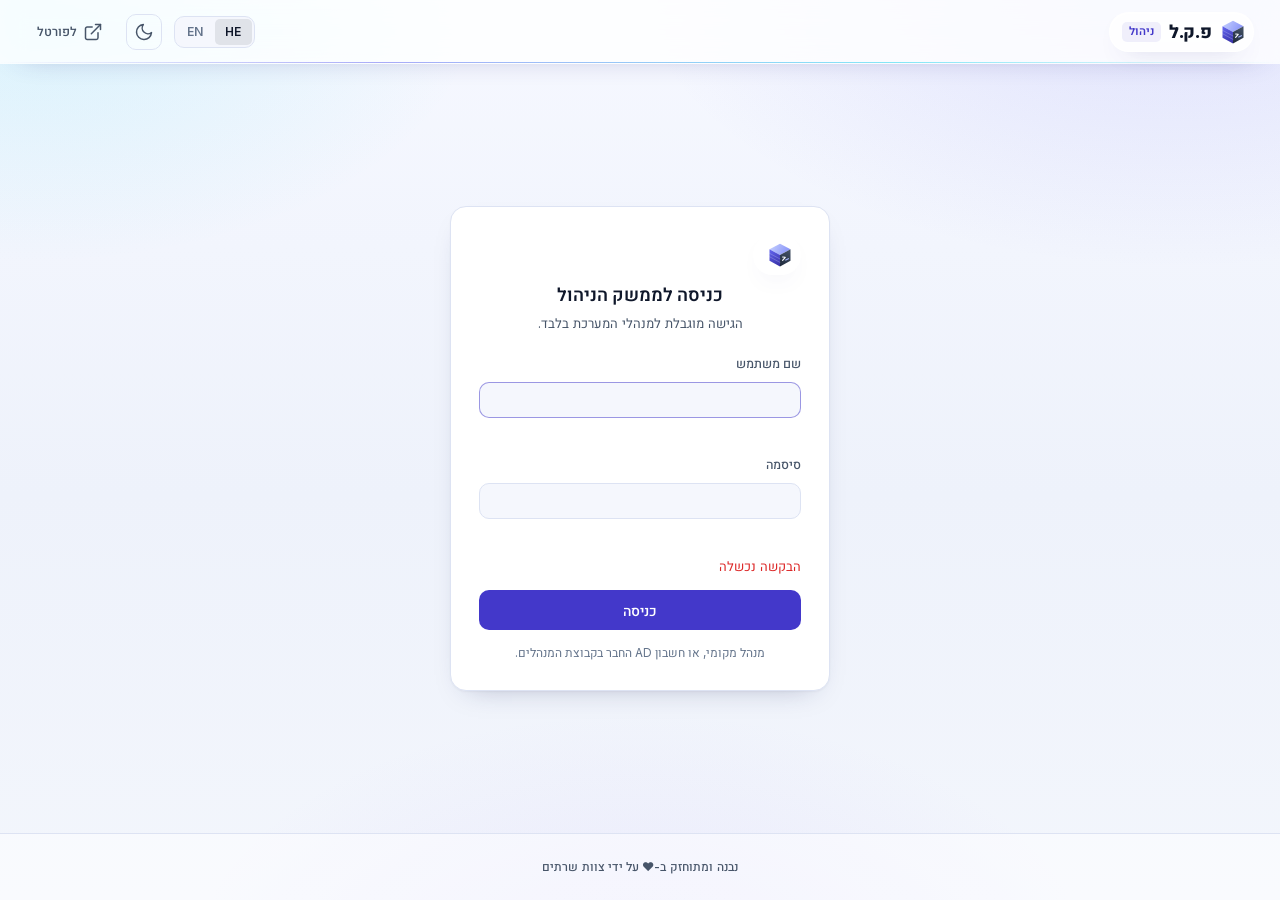
==== commit 869050ea: "Save auth fixes and dynamic refactor changes before account switch" ====
--- a/static/admin.html
+++ b/static/admin.html
@@ -43,8 +43,8 @@
       <h1 data-i18n="loginTitle"></h1>
       <p data-i18n="loginSubtitle"></p>
       <div class="form">
-        <label class="field"><span data-i18n="username"></span><input class="input" name="username" autocomplete="username" dir="ltr" required maxlength="128"></label>
-        <label class="field"><span data-i18n="password"></span><input class="input" name="password" type="password" autocomplete="current-password" dir="ltr" required maxlength="256"></label>
+        <label class="field form-group"><span data-i18n="username"></span><input class="input" name="username" autocomplete="username" dir="ltr" required maxlength="128"></label>
+        <label class="field form-group"><span data-i18n="password"></span><input class="input" name="password" type="password" autocomplete="current-password" dir="ltr" required maxlength="256"></label>
         <div class="form-error" id="login-error" role="alert"></div>
         <button class="btn btn-primary btn-lg btn-block" type="submit" data-i18n="signIn"></button>
         <p class="login-hint" data-i18n="loginHint"></p>
@@ -54,13 +54,15 @@
     </form>
   </div>
 
-  <div class="admin-shell" id="shell" hidden>
+  <div class="admin-shell" id="shell" dir="rtl" hidden>
     <aside class="sidebar">
       <div class="sidebar-label" data-i18n="manage"></div>
       <button class="side-item" type="button" data-view="overview"><span data-icon="activity"></span><span data-i18n="navOverview"></span></button>
       <button class="side-item" type="button" data-view="apps"><span data-icon="grid"></span><span data-i18n="navApps"></span><span class="count" id="count-apps"></span></button>
       <button class="side-item" type="button" data-view="stacks"><span data-icon="layers"></span><span data-i18n="navStacks"></span><span class="count" id="count-stacks"></span></button>
       <button class="side-item" type="button" data-view="platforms"><span data-icon="globe"></span><span data-i18n="navPlatforms"></span><span class="count" id="count-platforms"></span></button>
+      <button class="side-item" type="button" data-view="repos"><span data-icon="package"></span><span data-i18n="navRepos"></span><span class="count" id="count-repos"></span></button>
+      <button class="side-item" type="button" data-view="actions"><span data-icon="sliders"></span><span data-i18n="navActions"></span><span class="count" id="count-actions"></span></button>
       <div class="sidebar-label" data-i18n="engage"></div>
       <button class="side-item" type="button" data-view="feedback"><span data-icon="message"></span><span data-i18n="navFeedback"></span><span class="count-badge" id="count-feedback" hidden></span></button>
       <div class="sidebar-label" data-i18n="system"></div>
--- a/static/style.css
+++ b/static/style.css
@@ -64,10 +64,10 @@
   --danger-soft: rgba(220, 38, 38, 0.08);
   --warning: #b45309;
 
-  --header-bg: rgba(255, 255, 255, 0.72);
+  --header-bg: rgba(255, 255, 255, 0.8);
   --backdrop: rgba(15, 23, 42, 0.4);
-  --card-shadow: 0 1px 2px rgba(30, 41, 90, 0.06), 0 6px 18px -8px rgba(49, 46, 129, 0.18);
-  --card-shadow-hover: 0 2px 4px rgba(30, 41, 90, 0.06), 0 16px 32px -12px rgba(67, 56, 202, 0.32);
+  --card-shadow: 0 1px 2px rgba(15, 23, 42, 0.04), 0 12px 28px -18px rgba(30, 41, 90, 0.35);
+  --card-shadow-hover: 0 2px 6px rgba(15, 23, 42, 0.06), 0 18px 36px -16px rgba(67, 56, 202, 0.34);
   --shadow-pop: 0 24px 60px rgba(15, 23, 42, 0.18), 0 0 0 1px var(--border);
   --shadow-toast: 0 10px 30px rgba(15, 23, 42, 0.12);
   --shadow-drawer: -24px 0 48px rgba(15, 23, 42, 0.12);
@@ -79,7 +79,7 @@
   --font-sans: "Inter", "Heebo", system-ui, -apple-system, "Segoe UI", Arial, sans-serif;
   --font-mono: "JetBrains Mono", ui-monospace, "Cascadia Code", Consolas, "Liberation Mono", monospace;
   --header-h: 64px;
-  --content-w: 1600px;
+  --content-w: 1400px;
   color-scheme: light;
 }
 
@@ -151,6 +151,7 @@
   -webkit-font-smoothing: antialiased;
   -moz-osx-font-smoothing: grayscale;
   font-feature-settings: "cv11", "ss01";
+  overflow-x: clip;
 }
 body.modal-open { overflow: hidden; }
 
@@ -178,13 +179,112 @@
 .icon { width: 16px; height: 16px; flex-shrink: 0; }
 [dir="ltr"] .icon-flip { transform: scaleX(-1); }
 
+/* --------------------------------------------------------------- splash */
+
+#app-splash-screen {
+  position: fixed;
+  inset: 0;
+  z-index: 9999;
+  display: flex;
+  flex-direction: column;
+  align-items: center;
+  justify-content: center;
+  gap: 22px;
+  background: rgba(15, 23, 42, 0.85);
+  backdrop-filter: blur(16px);
+  -webkit-backdrop-filter: blur(16px);
+  color: #e2e8f0;
+  transition: opacity 0.4s ease-out, transform 0.4s ease-out;
+}
+#app-splash-screen.is-leaving {
+  opacity: 0;
+  transform: scale(1.05);
+  pointer-events: none;
+}
+.splash-stage {
+  position: relative;
+  width: 148px;
+  height: 148px;
+  display: grid;
+  place-items: center;
+}
+.splash-halo {
+  position: absolute;
+  width: 108px;
+  height: 108px;
+  border-radius: 50%;
+  background: radial-gradient(circle, rgba(59, 130, 246, 0.55), rgba(59, 130, 246, 0) 70%);
+  box-shadow: 0 0 40px rgba(59, 130, 246, 0.5);
+}
+.splash-orbit {
+  position: absolute;
+  inset: 8px;
+  border-radius: 50%;
+  border: 1px solid rgba(96, 165, 250, 0.28);
+  animation: splash-orbit 2.6s linear infinite;
+}
+.splash-orbit span {
+  position: absolute;
+  top: -4px;
+  left: calc(50% - 4px);
+  width: 8px;
+  height: 8px;
+  border-radius: 50%;
+  background: #7dd3fc;
+  box-shadow: 0 0 10px #38bdf8, 0 0 22px #3b82f6;
+}
+.splash-logo {
+  position: relative;
+  width: 76px;
+  height: 76px;
+  filter: drop-shadow(0 0 18px rgba(59, 130, 246, 0.45));
+  animation: splash-breathe 2.4s ease-in-out infinite;
+}
+.splash-caption {
+  margin: 0;
+  font-size: 14px;
+  font-weight: 560;
+  letter-spacing: 0.08em;
+  color: rgba(226, 232, 240, 0.86);
+}
+.splash-bar {
+  width: min(220px, 46vw);
+  height: 2px;
+  border-radius: 999px;
+  background: rgba(148, 163, 184, 0.25);
+  overflow: hidden;
+}
+.splash-bar span {
+  display: block;
+  width: 40%;
+  height: 100%;
+  border-radius: inherit;
+  background: linear-gradient(90deg, transparent, #38bdf8, #818cf8);
+  box-shadow: 0 0 12px rgba(56, 189, 248, 0.85);
+  animation: splash-bar 1.15s ease-in-out infinite;
+}
+@keyframes splash-breathe {
+  0%, 100% { transform: scale(1); }
+  50% { transform: scale(1.04); }
+}
+@keyframes splash-orbit { to { transform: rotate(360deg); } }
+@keyframes splash-bar {
+  0% { transform: translateX(-120%); }
+  100% { transform: translateX(320%); }
+}
+@media (prefers-reduced-motion: reduce) {
+  .splash-logo, .splash-orbit, .splash-bar span { animation: none; }
+  #app-splash-screen { transition: opacity 0.15s ease-out; }
+  #app-splash-screen.is-leaving { transform: none; }
+}
+
 /* ------------------------------------------------------------------ header */
 
 .header {
   position: sticky;
   top: 0;
   z-index: 40;
-  height: var(--header-h);
+  height: 64px;
   background: var(--header-bg);
   backdrop-filter: saturate(160%) blur(12px);
   -webkit-backdrop-filter: saturate(160%) blur(12px);
@@ -192,50 +292,110 @@
   box-shadow: 0 1px 0 var(--overlay-1);
 }
 .header-inner {
-  max-width: var(--content-w);
-  height: 100%;
-  margin: 0 auto;
-  padding: 0 24px;
-  display: flex;
-  align-items: center;
-  gap: 24px;
-}
-.brand { display: flex; align-items: center; gap: 12px; flex-shrink: 0; }
-.brand-logo { width: 34px; height: 34px; }
-.brand-text { display: flex; flex-direction: column; gap: 3px; min-width: 0; }
-.brand-name { font-weight: 800; font-size: 21px; letter-spacing: -0.02em; line-height: 1; }
+  width: 100%;
+  max-width: none;
+  margin: 0;
+  height: 64px;
+  padding-inline: clamp(0.75rem, 2vw, 2rem);
+  display: flex;
+  align-items: center;
+  justify-content: space-between;
+  flex-wrap: nowrap;
+  gap: 0.75rem;
+  white-space: nowrap;
+}
+.header-start {
+  display: flex;
+  align-items: center;
+  flex-wrap: nowrap;
+  flex: 1 1 0;
+  min-width: 0;
+  gap: 1rem;
+}
+.header-actions {
+  display: flex;
+  align-items: center;
+  flex-wrap: nowrap;
+  flex: 0 1 auto;
+  gap: 0.75rem;
+}
+.brand { flex: none; }
+.brand-text { display: flex; flex-direction: column; gap: 2px; min-width: 0; }
 .brand-acronym {
+  display: none;
   font-family: var(--font-mono);
   font-size: 9.5px;
   font-weight: 500;
-  letter-spacing: 0.02em;
+  letter-spacing: 0.01em;
   color: var(--text-3);
+  unicode-bidi: isolate;
+  text-align: left;
+}
+@media (min-width: 1800px) {
+  .brand-acronym { display: block; }
+}
+.brand {
+  display: inline-flex;
+  align-items: center;
+  gap: 8px;
+  flex-shrink: 0;
+  height: 40px;
+  padding-inline: 6px 12px;
+  border-radius: 999px;
+  background: rgba(255, 255, 255, 0.55);
+  border: 1px solid rgba(255, 255, 255, 0.7);
+  box-shadow: inset 0 1px 0 rgba(255, 255, 255, 0.85), 0 10px 24px -18px rgba(49, 46, 129, 0.7);
+  backdrop-filter: blur(12px);
+  -webkit-backdrop-filter: blur(12px);
+}
+[data-theme="dark"] .brand {
+  background: rgba(255, 255, 255, 0.06);
+  border-color: rgba(255, 255, 255, 0.12);
+  box-shadow: inset 0 1px 0 rgba(255, 255, 255, 0.08);
+}
+.brand-logo { width: 28px; height: 28px; }
+.brand-name { font-weight: 800; font-size: 18px; letter-spacing: -0.02em; line-height: 1; }
+
+/* The nav scrolls inside its own box, so long (English) labels can never run under the header actions. */
+.nav {
+  display: flex;
+  align-items: center;
+  gap: 1rem;
+  flex: 1 1 auto;
+  flex-wrap: nowrap;
+  min-width: 0;
+  height: 100%;
   white-space: nowrap;
-  text-align: start;
-  unicode-bidi: isolate;
-}
-[dir="rtl"] .brand-acronym { text-align: right; }
-.brand-divider { width: 1px; height: 20px; background: var(--border-strong); }
-.brand-sub { color: var(--text-2); font-size: 13.5px; font-weight: 500; white-space: nowrap; }
-
-.nav { display: flex; align-items: center; gap: 2px; }
+  overflow-x: auto;
+  overscroll-behavior-x: contain;
+  scrollbar-width: none;
+}
+.nav::-webkit-scrollbar { display: none; }
+.nav .nav-item { flex-shrink: 0; }
+@media (min-width: 1680px) {
+  .nav { gap: 1.5rem; }
+}
+@media (max-width: 1500px) {
+  .nav { gap: 0.5rem; }
+  .header-actions .qs-label { display: none; }
+}
 .nav-item {
   display: inline-flex;
   align-items: center;
-  gap: 8px;
-  height: 32px;
+  gap: 6px;
+  height: 34px;
   padding: 0 12px;
   border: 0;
-  border-radius: var(--radius-sm);
+  border-radius: 999px;
   background: transparent;
   color: var(--text-2);
   font-size: 13.5px;
-  font-weight: 500;
+  font-weight: 550;
   white-space: nowrap;
-  transition: color 0.12s, background-color 0.12s;
-}
-.nav-item:hover { color: var(--text); background: var(--overlay-1); }
-.nav-item.active { color: var(--text); background: var(--overlay-2); }
+  transition: color 0.12s, background-color 0.12s, box-shadow 0.12s;
+}
+.nav-item:hover { color: var(--text); background: var(--accent-soft); }
+.nav-item.active { color: var(--accent-text); background: var(--accent-soft); box-shadow: inset 0 0 0 1px rgba(99, 102, 241, 0.22); }
 .nav-count {
   font-family: var(--font-mono);
   font-size: 11px;
@@ -245,7 +405,91 @@
   background: var(--overlay-1);
 }
 
-.header-actions { margin-inline-start: auto; display: flex; align-items: center; gap: 8px; }
+.header-tools {
+  display: flex;
+  align-items: center;
+  gap: 2px;
+  flex: none;
+  padding-inline-start: 4px;
+}
+.header .icon-btn { width: 36px; height: 36px; border-radius: 10px; }
+.header-actions .icon,
+.header-tools .icon,
+.qs-btn .icon { width: 20px; height: 20px; }
+.qs-btn {
+  display: inline-flex;
+  align-items: center;
+  gap: 8px;
+  flex: 0 1 auto;
+  min-width: 36px;
+  max-width: 240px;
+  height: 36px;
+  padding-block: 0;
+  padding-inline: 10px 8px;
+  border: 1px solid var(--border);
+  border-radius: 999px;
+  background: var(--overlay-1);
+  color: var(--text-2);
+  white-space: nowrap;
+  overflow: hidden;
+}
+.qs-btn:hover { background: var(--accent-soft); color: var(--accent-text); border-color: transparent; }
+.qs-label { min-width: 0; overflow: hidden; text-overflow: ellipsis; font-size: 13px; font-weight: 600; }
+
+.qs-backdrop {
+  position: fixed;
+  inset: 0;
+  z-index: 80;
+  display: flex;
+  justify-content: center;
+  padding: 12vh 20px 20px;
+  background: rgba(15, 23, 42, 0.45);
+  backdrop-filter: blur(8px);
+  -webkit-backdrop-filter: blur(8px);
+}
+.qs-panel {
+  width: min(560px, 100%);
+  max-height: min(70vh, 640px);
+  display: flex;
+  flex-direction: column;
+  padding: 16px;
+  border-radius: 18px;
+  background: var(--header-bg);
+  border: 1px solid var(--border);
+  box-shadow: var(--shadow-pop);
+  backdrop-filter: blur(12px);
+  -webkit-backdrop-filter: blur(12px);
+}
+.qs-title { font-size: 13px; font-weight: 650; color: var(--text-3); margin-bottom: 10px; }
+.qs-field {
+  display: flex;
+  align-items: center;
+  gap: 8px;
+  height: 44px;
+  padding: 0 12px;
+  border-radius: 12px;
+  border: 1px solid var(--border);
+  background: var(--surface);
+}
+.qs-field input { flex: 1; min-width: 0; height: 100%; border: 0; background: transparent; outline: none; font-size: 15px; }
+.qs-results { margin-top: 10px; overflow: auto; display: flex; flex-direction: column; gap: 4px; }
+.qs-hint { margin: 8px 4px; color: var(--text-3); font-size: 13px; }
+.qs-hit, .qs-catalog {
+  display: flex;
+  align-items: center;
+  justify-content: space-between;
+  gap: 12px;
+  width: 100%;
+  min-height: 40px;
+  padding: 8px 12px;
+  border: 0;
+  border-radius: 10px;
+  background: transparent;
+  text-align: start;
+  color: var(--text);
+}
+.qs-hit:hover, .qs-hit.is-active, .qs-catalog:hover { background: var(--accent-soft); }
+.qs-catalog { color: var(--accent-text); font-weight: 600; justify-content: center; }
 
 /* ------------------------------------------------------------------ inputs */
 
@@ -427,10 +671,10 @@
 
 .content {
   flex: 1;
-  width: 100%;
+  width: 90%;
   max-width: var(--content-w);
   margin: 0 auto;
-  padding: 32px 24px 64px;
+  padding: 32px 0 64px;
 }
 .view { display: none; }
 .view.active { display: block; animation: fade-in 0.18s ease-out; }
@@ -470,37 +714,47 @@
 .hero { padding: 32px 0 8px; text-align: center; }
 .hero-title { font-size: 34px; font-weight: 650; letter-spacing: -0.025em; line-height: 1.2; }
 .hero-title .sep { color: var(--text-3); font-weight: 300; margin: 0 10px; }
+.hero-acronym {
+  margin: 8px 0 0;
+  font-family: var(--font-mono);
+  font-size: 13px;
+  letter-spacing: 0.08em;
+  color: var(--accent-text);
+  unicode-bidi: isolate;
+}
+.hero-subtitle { margin: 8px auto 0; max-width: 620px; color: var(--text-2); font-size: 15px; line-height: 1.55; }
 .hero-subtitle { margin: 12px auto 0; max-width: 560px; color: var(--text-2); font-size: 15px; }
 .hero-search {
   width: min(620px, 100%);
   height: 48px;
   margin: 28px auto 0;
-  padding: 0 12px 0 16px;
+  padding-block: 0;
+  padding-inline: 16px 12px;
   gap: 12px;
   border-radius: var(--radius-lg);
   background: var(--surface);
   border-color: var(--border-strong);
 }
-[dir="rtl"] .hero-search { padding: 0 16px 0 12px; }
 .hero-search .icon { width: 18px; height: 18px; }
 .hero-search input { font-size: 15px; }
 
 /* --------------------------------------------------------------- app cards */
 
-/* Fixed column steps (1 / 2 / 3 / 4) so rows never break awkwardly from 1080p to ultra-wide. */
+/* Fluid columns with a 280px floor; the max() term caps rows at 4 cards (3 for role kits). */
 .grid { display: grid; gap: 14px; grid-template-columns: minmax(0, 1fr); }
 .grid-stacks { gap: 16px; }
-@media (min-width: 768px) {
-  .grid-apps, .grid-stacks, .grid-platforms { grid-template-columns: repeat(2, minmax(0, 1fr)); }
-}
-@media (min-width: 1024px) {
-  .grid-apps, .grid-stacks, .grid-platforms { grid-template-columns: repeat(3, minmax(0, 1fr)); }
-}
-@media (min-width: 1280px) {
-  .grid-apps, .grid-platforms { grid-template-columns: repeat(4, minmax(0, 1fr)); }
-}
+.grid-apps, .grid-platforms {
+  grid-template-columns: repeat(auto-fill, minmax(max(min(280px, 100%), calc((100% - 3 * 14px) / 4)), 1fr));
+}
+.grid-stacks {
+  grid-template-columns: repeat(auto-fill, minmax(max(min(300px, 100%), calc((100% - 2 * 16px) / 3)), 1fr));
+}
+.grid > *, .hub-grid > *, .pypi-grid > * { min-width: 0; }
+.app-card-title h3, .stack-head h3, .platform-body strong, .hub-title, .app-desc, .stack-head p, .hub-desc { overflow-wrap: anywhere; }
+.app-card-foot, .hub-chips, .stack-actions { flex-wrap: wrap; }
 
 .app-card {
+  position: relative;
   display: flex;
   flex-direction: column;
   gap: 12px;
@@ -743,6 +997,12 @@
 .platform-url { font-family: var(--font-mono); font-size: 12px; color: var(--text-3); direction: ltr; text-align: start; margin-top: 4px; }
 .platform-ext { color: var(--text-3); transition: color 0.12s; }
 .platform-card:hover .platform-ext { color: var(--text); }
+
+/* Repositories tab cards reuse the platform-card layout. */
+button.repo-card { width: 100%; text-align: start; font: inherit; color: inherit; background: var(--surface); border: 1px solid var(--border); border-radius: 14px; cursor: pointer; }
+button.repo-card.is-static { cursor: default; opacity: 0.75; }
+.repo-icon { display: inline-flex; align-items: center; justify-content: center; width: 40px; height: 40px; flex: none; border-radius: 10px; color: var(--repo-color, var(--accent)); background: color-mix(in srgb, var(--repo-color, var(--accent)) 14%, transparent); }
+.repo-badge { display: inline-block; margin-inline-start: 8px; padding: 1px 7px; border-radius: 999px; font-size: 11px; font-weight: 600; color: var(--repo-color, var(--accent)); background: color-mix(in srgb, var(--repo-color, var(--accent)) 14%, transparent); vertical-align: middle; }
 .platform-strip { display: flex; flex-wrap: wrap; gap: 8px; }
 .platform-chip {
   display: inline-flex;
@@ -781,7 +1041,7 @@
 .modal-backdrop.show { opacity: 1; }
 .modal {
   position: relative;
-  width: min(920px, 100%);
+  width: min(800px, 100%);
   background: var(--bg-raised);
   border: 1px solid var(--border-strong);
   border-radius: 14px;
@@ -791,7 +1051,7 @@
 }
 .modal-backdrop.show .modal { transform: none; }
 .modal-close { position: absolute; top: 14px; inset-inline-end: 14px; }
-.modal-body { padding: 24px; }
+.modal-body { padding: 24px; overflow-wrap: anywhere; }
 .modal-header { display: flex; gap: 16px; align-items: center; padding-inline-end: 40px; }
 .modal-heading { min-width: 0; display: flex; flex-direction: column; gap: 6px; }
 .modal-heading h2 { font-size: 20px; font-weight: 650; letter-spacing: -0.02em; }
@@ -800,22 +1060,72 @@
 
 .spec-grid {
   display: grid;
-  grid-template-columns: repeat(4, minmax(0, 1fr));
+  grid-template-columns: repeat(2, minmax(0, 1fr));
   margin: 20px 0 0;
   border: 1px solid var(--border);
   border-radius: var(--radius);
   background: var(--surface-sunken);
 }
 .spec-grid > div { padding: 12px 14px; border-inline-start: 1px solid var(--border); min-width: 0; }
-.spec-grid > div:first-child { border-inline-start: 0; }
+.spec-grid > div:nth-child(odd) { border-inline-start: 0; }
+.spec-grid > div:nth-child(n + 3) { border-top: 1px solid var(--border); }
 .spec-grid dt { color: var(--text-3); font-size: 12px; margin-bottom: 4px; }
 .spec-grid dd { margin: 0; font-size: 13.5px; }
 .spec-grid dd.mono { direction: ltr; text-align: start; }
 
 .download-bar { display: flex; flex-wrap: wrap; gap: 8px; margin-top: 20px; }
 
-.table-head { display: flex; align-items: center; justify-content: space-between; gap: 12px; margin: 28px 0 10px; }
+.table-head { display: flex; align-items: center; justify-content: space-between; gap: 12px; margin: 28px 0 10px; flex-wrap: wrap; }
 .table-head h3 { font-size: 14px; font-weight: 600; }
+.table-tools { display: flex; align-items: center; gap: 8px; flex-wrap: wrap; }
+.toolbar-search { width: min(260px, 100%); flex: 1 1 180px; }
+
+/* Nested installer folder navigation (app details) */
+.folder-crumbs { display: flex; align-items: center; flex-wrap: wrap; gap: 4px; margin: 0 0 10px; font-size: 13px; }
+.folder-crumbs .crumb {
+  display: inline-flex; align-items: center; gap: 5px; padding: 4px 9px; border: 0; background: var(--surface-2, rgba(127, 127, 127, 0.08));
+  border-radius: 999px; color: var(--text-muted, inherit); cursor: pointer; font: inherit; max-width: 240px;
+}
+.folder-crumbs .crumb span { overflow: hidden; text-overflow: ellipsis; white-space: nowrap; }
+.folder-crumbs .crumb .icon { width: 15px; height: 15px; }
+.folder-crumbs .crumb:hover { color: var(--text, inherit); background: var(--surface-3, rgba(127, 127, 127, 0.16)); }
+.folder-crumbs .crumb.is-current { color: var(--text, inherit); font-weight: 600; cursor: default; }
+.folder-crumbs .crumb-sep { color: var(--text-muted, inherit); opacity: 0.6; }
+.folder-list { display: flex; flex-direction: column; gap: 6px; margin: 0 0 12px; }
+.folder-row {
+  display: flex; align-items: center; gap: 12px; width: 100%; padding: 12px 14px; cursor: pointer;
+  border: 1px solid var(--border); border-radius: var(--radius); background: var(--card, transparent);
+  color: inherit; font: inherit; text-align: start; transition: border-color 0.15s, background 0.15s;
+}
+.folder-row:hover { border-color: var(--accent, #6366F1); background: var(--surface-2, rgba(99, 102, 241, 0.06)); }
+.folder-row .folder-ico { display: inline-flex; color: var(--accent, #6366F1); }
+.folder-row .folder-name { font-weight: 600; flex: 1 1 auto; overflow: hidden; text-overflow: ellipsis; white-space: nowrap; }
+.folder-row .folder-meta { color: var(--text-muted, inherit); font-size: 12px; white-space: nowrap; }
+.folder-row .folder-go { width: 16px; height: 16px; color: var(--text-muted, inherit); }
+.folder-hint { padding: 22px 12px; }
+
+/* Collapsible quick-start guide (home) */
+.guide-card { border: 1px solid var(--border); border-radius: var(--radius); background: var(--card, transparent); overflow: hidden; margin: 0 0 22px; }
+.guide-toggle {
+  display: flex; align-items: center; gap: 12px; width: 100%; padding: 14px 16px; cursor: pointer;
+  border: 0; background: transparent; color: inherit; font: inherit; text-align: start;
+}
+.guide-toggle:hover { background: var(--surface-2, rgba(127, 127, 127, 0.05)); }
+.guide-q {
+  display: inline-flex; align-items: center; justify-content: center; width: 34px; height: 34px; flex: none;
+  border-radius: 50%; background: var(--accent-soft, rgba(99, 102, 241, 0.14)); color: var(--accent, #6366F1);
+}
+.guide-head-text { display: flex; flex-direction: column; flex: 1 1 auto; min-width: 0; }
+.guide-title { font-weight: 600; }
+.guide-sub { font-size: 12px; color: var(--text-muted, inherit); }
+.guide-chev { display: inline-flex; color: var(--text-muted, inherit); }
+.guide-body { padding: 0 16px 16px; }
+.guide-intro { margin: 0 0 12px; color: var(--text-muted, inherit); }
+.guide-points { list-style: none; margin: 0 0 14px; padding: 0; display: grid; gap: 8px; }
+.guide-points li { display: flex; align-items: flex-start; gap: 8px; }
+.guide-points li .icon { width: 16px; height: 16px; margin-top: 2px; color: var(--success, #16a34a); flex: none; }
+.guide-actions { display: flex; flex-wrap: wrap; gap: 8px; }
+
 .table-wrap { border: 1px solid var(--border); border-radius: var(--radius); overflow-x: auto; }
 .table { width: 100%; border-collapse: collapse; font-size: 13px; }
 .table th {
@@ -1125,6 +1435,21 @@
   cursor: default;
 }
 .user-chip .user-name { display: none; }
+.user-chip { gap: 8px; padding-inline: 4px 12px; }
+.user-welcome {
+  display: inline-flex;
+  align-items: baseline;
+  gap: 0.35em;
+  max-width: 240px;
+  overflow: hidden;
+  text-overflow: ellipsis;
+  white-space: nowrap;
+  unicode-bidi: isolate;
+  font-size: 13px;
+  font-weight: 600;
+  letter-spacing: -0.01em;
+}
+.user-welcome-name { unicode-bidi: isolate; font-weight: 650; }
 .user-avatar {
   display: inline-grid;
   place-items: center;
@@ -1221,29 +1546,24 @@
 /* ------------------------------------------------------------- responsive */
 
 /* The header row is capped at --content-w, so it never gets wider than ~1550px even on large screens. */
-.brand-sub, .brand-divider { display: none; }
-.header .search { width: 232px; }
-@media (max-width: 1600px) {
-  .brand-acronym { display: none; }
-}
 @media (max-width: 1440px) {
-  .header-inner { gap: 16px; }
-  .header .search { width: 208px; }
+  .nav-item { padding: 0 8px; }
+  .content { padding-block: 24px 48px; }
+  .nx-drop-row { grid-template-columns: 1fr; }
+  .nx-side { flex-direction: row; }
+  .uploader, .uploader-queue { padding: 18px; }
 }
 @media (max-width: 1180px) {
-  .header { height: auto; }
-  .header-inner { flex-wrap: wrap; gap: 10px 16px; padding: 10px 16px; }
-  .nav { order: 3; width: 100%; overflow-x: auto; }
-  .header-actions { flex: 1; min-width: 0; justify-content: flex-end; }
-  .header .search { width: auto; flex: 0 1 300px; min-width: 140px; }
+  .user-welcome { display: none; }
+  .qs-label { display: none; }
+  .header-inner, .header-actions { gap: 8px; }
   .sso-banner { top: 0; position: relative; }
 }
 @media (max-width: 860px) {
   .sso-banner-inner { flex-wrap: wrap; padding: 10px 16px; }
   .fb-cats, .fb-locked-grid { grid-template-columns: 1fr; }
-  .header-actions { flex-wrap: wrap; }
-  .header .search { order: 10; flex: 1 1 100%; width: 100%; }
-  .content { padding: 24px 16px 48px; }
+  .brand-name, .nav-count { display: none; }
+  .content { padding-block: 24px 48px; }
   .hero-title { font-size: 26px; }
   .spec-grid { grid-template-columns: repeat(2, minmax(0, 1fr)); }
   .spec-grid > div:nth-child(3) { border-inline-start: 0; }
@@ -1252,6 +1572,40 @@
   .list-row .hide-sm { display: none; }
   .grid-stacks { grid-template-columns: 1fr; }
   .modal-body { padding: 20px 16px; }
+}
+@media (max-width: 767px) {
+  .header, .header-inner { height: auto; }
+  .header-inner { flex-wrap: wrap; row-gap: 0; padding-block: 8px 0; }
+  .header-start { display: contents; }
+  .brand { order: 1; height: 36px; }
+  .header-actions { order: 2; margin-inline-start: auto; gap: 6px; }
+  .nav { order: 3; flex: 1 0 100%; height: 44px; gap: 4px; }
+  .nav-item { height: 32px; padding: 0 10px; font-size: 13px; }
+  .header .icon-btn { width: 32px; height: 32px; }
+  .header-tools { gap: 0; padding-inline-start: 0; }
+  .qs-btn { height: 32px; min-width: 32px; padding-inline: 7px; }
+  .qs-btn .kbd { display: none; }
+  .content { width: calc(100% - 32px); }
+  .hero-title { font-size: 22px; }
+  .hero-title .sep { margin: 0 6px; }
+  .page-title { font-size: 19px; }
+}
+@media (max-width: 420px) {
+  .header-inner { column-gap: 6px; padding-inline: 8px; }
+  .header-actions { gap: 4px; }
+  .brand { padding-inline: 4px; }
+  .qs-btn { padding-inline: 5px; }
+  .user-chip { padding-inline: 4px; }
+  .header .segmented button { padding-inline: 6px; }
+}
+@media (max-height: 820px) {
+  .content { padding-top: 18px; padding-bottom: 36px; }
+  .hero { padding: 8px 0 0; }
+  .hero-title { font-size: 28px; }
+  .hero-search { margin-top: 14px; height: 44px; }
+  .section { margin-top: 24px; }
+  .hub-card { min-height: 0; padding: 18px; }
+  .modal-backdrop { padding-top: 24px; }
 }
 @media (prefers-reduced-motion: reduce) {
   *, *::before, *::after { animation: none !important; transition: none !important; }
@@ -1292,14 +1646,20 @@
 #actions-root > .notice { margin: 0 0 14px; }
 
 /* Actions hub: two floating square tool cards */
-.hub-grid {
-  display: grid; grid-template-columns: repeat(auto-fit, minmax(260px, 340px)); justify-content: center;
-  gap: 28px; margin: 36px auto 12px;
-}
-.hub-card {
+.hub-grid, .actions-grid {
+  display: grid;
+  grid-template-columns: repeat(auto-fill, minmax(min(320px, 100%), 1fr));
+  gap: 1.5rem;
+  width: 100%;
+  align-items: stretch;
+  margin: 24px 0 8px;
+}
+.hub-empty { grid-column: 1 / -1; }
+.hub-card, .action-card {
   --hub: var(--accent);
-  position: relative; display: flex; flex-direction: column; gap: 14px; aspect-ratio: 1 / 1; min-width: 0;
-  padding: 26px; border: 1px solid var(--border); border-radius: 24px; overflow: hidden;
+  position: relative; display: flex; flex-direction: column; justify-content: space-between; gap: 18px;
+  min-height: 260px; min-width: 0;
+  padding: 1.5rem; border: 1px solid var(--border); border-radius: 22px; overflow: hidden;
   background:
     radial-gradient(120% 70% at 100% 0%, color-mix(in srgb, var(--hub) 13%, transparent), transparent 60%),
     var(--surface);
@@ -1309,14 +1669,64 @@
 }
 .hub-card-docker { --hub: #1D63ED; }
 [data-theme="dark"] .hub-card-docker { --hub: #4D8DFF; }
-.hub-card:hover:not(:disabled), .hub-card:focus-visible {
+.hub-card:hover:not(.is-disabled), .hub-card:has(.hub-hit:focus-visible) {
   transform: translateY(-6px); border-color: color-mix(in srgb, var(--hub) 45%, var(--border));
   box-shadow: 0 2px 4px rgba(15, 23, 42, 0.05), 0 28px 56px -24px color-mix(in srgb, var(--hub) 70%, transparent);
-  outline: 0;
 }
 .hub-card.dragging { transform: scale(1.03); border: 2px dashed var(--hub); }
-.hub-card:disabled { cursor: not-allowed; opacity: 0.62; box-shadow: none; }
-.hub-card-top { display: flex; align-items: flex-start; justify-content: space-between; }
+.hub-card.is-disabled { cursor: not-allowed; opacity: 0.62; box-shadow: none; }
+.hub-hit {
+  position: absolute; inset: 0; z-index: 1;
+  margin: 0; padding: 0; border: 0; border-radius: inherit;
+  background: transparent; cursor: pointer;
+}
+.hub-hit:disabled { cursor: not-allowed; }
+.hub-hit:focus-visible { outline: 2px solid var(--hub); outline-offset: -3px; }
+.hub-card-main { display: flex; flex-direction: column; gap: 14px; min-width: 0; }
+.hub-card-top { display: flex; align-items: flex-start; justify-content: space-between; gap: 12px; min-height: 58px; }
+.hub-foot { display: flex; flex-direction: column; gap: 12px; min-width: 0; margin-top: auto; }
+
+.hub-admin {
+  position: absolute; top: 14px; left: 14px; z-index: 5;
+  display: flex; align-items: center; gap: 6px;
+}
+.hub-card[dir="ltr"].has-admin .hub-card-top { flex-direction: row-reverse; }
+html[dir="ltr"] .hub-admin { left: auto; right: 14px; }
+html[dir="ltr"] .hub-card[dir="ltr"].has-admin .hub-card-top { flex-direction: row; }
+.hub-card.has-admin .hub-go { visibility: hidden; }
+.action-vis-toggle {
+  display: inline-flex; align-items: center; gap: 4px; height: 30px; padding: 0 12px;
+  border: 1px solid var(--border-strong); border-radius: 999px;
+  background: color-mix(in srgb, var(--surface) 88%, transparent);
+  -webkit-backdrop-filter: blur(8px); backdrop-filter: blur(8px);
+  color: var(--text); font: inherit; font-size: 12.5px; font-weight: 650; white-space: nowrap; cursor: pointer;
+  box-shadow: 0 2px 8px rgba(15, 23, 42, 0.08);
+  transition: background-color 0.15s, border-color 0.15s, color 0.15s;
+}
+.action-vis-toggle.is-on { border-color: color-mix(in srgb, var(--success) 45%, var(--border)); color: var(--success); }
+.action-vis-toggle.is-off { border-color: color-mix(in srgb, var(--warning) 55%, var(--border)); color: var(--warning); }
+.action-vis-toggle:hover { background: var(--surface); }
+.action-vis-toggle:focus-visible, .hub-admin-btn:focus-visible { outline: 2px solid var(--accent); outline-offset: 2px; }
+.hub-admin-btn {
+  width: 30px; height: 30px; border-radius: 999px;
+  background: color-mix(in srgb, var(--surface) 88%, transparent); border: 1px solid var(--border);
+}
+.hub-admin-btn .icon { width: 15px; height: 15px; }
+.hub-card.is-hidden-action { border-style: dashed; box-shadow: none; }
+.hub-card.is-hidden-action .hub-card-main,
+.hub-card.is-hidden-action .hub-foot { opacity: 0.4; filter: grayscale(0.6); }
+.hub-card.is-hidden-action::after {
+  content: ""; position: absolute; inset: 0; z-index: 2; pointer-events: none;
+  background: color-mix(in srgb, var(--surface) 35%, transparent);
+}
+.hub-hidden-tag {
+  position: absolute; top: 50%; left: 50%; z-index: 4; transform: translate(-50%, -50%);
+  padding: 7px 14px; border-radius: 999px;
+  background: rgba(15, 23, 42, 0.86); color: #fff;
+  font-size: 13px; font-weight: 700; white-space: nowrap; pointer-events: none;
+  box-shadow: 0 8px 20px rgba(15, 23, 42, 0.25);
+}
+.hub-card.is-maint .hub-hidden-tag { top: auto; bottom: 18px; transform: translateX(-50%); }
 .hub-icon {
   display: inline-grid; place-items: center; width: 58px; height: 58px; border-radius: 17px;
   background: linear-gradient(135deg, var(--hub), color-mix(in srgb, var(--hub) 60%, #22d3ee)); color: #fff;
@@ -1324,16 +1734,21 @@
 }
 .hub-icon .icon { width: 28px; height: 28px; }
 .hub-go {
-  display: inline-grid; place-items: center; width: 34px; height: 34px; border-radius: 50%;
-  border: 1px solid var(--border); color: var(--text-3); transition: background-color 0.2s, color 0.2s, transform 0.2s;
+  flex: none;
+  display: inline-grid; place-items: center; width: 28px; height: 28px;
+  color: var(--text-3); opacity: 0.28; pointer-events: none;
+  transition: opacity 0.2s, color 0.2s, transform 0.2s;
 }
 .hub-go .icon { width: 16px; height: 16px; }
-.hub-card:hover:not(:disabled) .hub-go { background: var(--hub); border-color: var(--hub); color: #fff; }
+.hub-card:hover:not(.is-disabled) .hub-go,
+.hub-card:has(.hub-hit:focus-visible) .hub-go {
+  opacity: 1; color: var(--hub); transform: translate(2px, -2px);
+}
 .hub-card-body { display: flex; flex-direction: column; gap: 6px; flex: 1; min-height: 0; }
 .hub-title { font-size: 19px; font-weight: 700; letter-spacing: -0.02em; color: var(--text); }
 .hub-desc { font-size: 13.5px; line-height: 1.55; color: var(--text-2); display: -webkit-box; -webkit-line-clamp: 4; -webkit-box-orient: vertical; overflow: hidden; }
-.hub-chips { display: flex; flex-wrap: wrap; gap: 6px; }
-.hub-chip { padding: 2px 9px; border-radius: 999px; background: var(--overlay-2); color: var(--text-2); font-size: 11.5px; font-weight: 500; }
+.hub-chips { display: flex; flex-wrap: wrap; align-items: center; gap: 6px; min-width: 0; }
+.hub-chip { display: inline-flex; align-items: center; unicode-bidi: isolate; max-width: 100%; overflow: hidden; text-overflow: ellipsis; white-space: nowrap; line-height: 1.6; padding: 2px 9px; border-radius: 999px; background: var(--overlay-2); color: var(--text-2); font-size: 11.5px; font-weight: 500; }
 .hub-status { display: flex; align-items: center; gap: 8px; padding-top: 12px; border-top: 1px solid var(--border); font-size: 12.5px; font-weight: 500; color: var(--text-2); }
 .hub-status > span:last-child { overflow: hidden; text-overflow: ellipsis; white-space: nowrap; }
 .hub-dot { flex: none; width: 8px; height: 8px; border-radius: 50%; background: var(--text-3); }
@@ -1357,6 +1772,46 @@
   background: linear-gradient(135deg, var(--accent), color-mix(in srgb, var(--accent) 60%, #22d3ee)); color: #fff;
 }
 .tool-glyph-docker { background: linear-gradient(135deg, #1D63ED, #22B8F0); }
+.tool-glyph-ps { background: linear-gradient(135deg, #1B4F9C, #5391FE); }
+.hub-card-powershell { --hub: #1B4F9C; }
+[data-theme="dark"] .hub-card-powershell { --hub: #5391FE; }
+
+.actions-panel { max-width: 1080px; margin-inline: auto; }
+.ps-guide { display: flex; flex-direction: column; gap: 16px; max-width: 640px; }
+.ps-badge {
+  display: flex; align-items: center; gap: 10px; padding: 12px 14px; border-radius: var(--radius-lg);
+  border: 1px solid color-mix(in srgb, #1B4F9C 35%, var(--border));
+  background: color-mix(in srgb, #1B4F9C 10%, var(--surface));
+  font-weight: 650;
+}
+.ps-badge .icon { flex: none; color: #1B4F9C; }
+[data-theme="dark"] .ps-badge .icon { color: #8BB6FF; }
+.ps-step {
+  display: flex; flex-direction: column; gap: 12px; padding: 18px;
+  border: 1px solid var(--border); border-radius: 18px; background: var(--surface);
+}
+.ps-step h3 { margin: 0; font-size: 16px; }
+.ps-step p { margin: 0; color: var(--text-2); line-height: 1.55; }
+.ps-actions { display: flex; flex-wrap: wrap; gap: 8px; }
+.ps-steps {
+  list-style: none; margin: 0; padding: 8px; display: flex; flex-direction: column; gap: 4px;
+  border: 1px solid var(--border); border-radius: 18px; background: var(--surface);
+  box-shadow: var(--card-shadow);
+}
+.ps-step-item { display: flex; align-items: flex-start; gap: 14px; padding: 12px; border-radius: 12px; }
+.ps-step-item strong { display: block; font-size: 15px; margin-bottom: 2px; }
+.ps-step-item p { margin: 0; color: var(--text-2); line-height: 1.5; }
+.ps-step-num {
+  display: inline-grid; place-items: center; flex: none; width: 32px; height: 32px; border-radius: 50%;
+  background: color-mix(in srgb, #1B4F9C 12%, var(--surface)); color: #1B4F9C; font-weight: 750;
+}
+[data-theme="dark"] .ps-step-num { color: #8BB6FF; }
+.ps-footnote { margin: 0; color: var(--text-3); font-size: 13px; line-height: 1.5; }
+.ps-setup-btn {
+  align-self: stretch; justify-content: center; width: 100%; min-height: 54px; padding-inline: 22px;
+  font-size: 16px; font-weight: 700; letter-spacing: -0.01em;
+  box-shadow: 0 12px 28px -14px color-mix(in srgb, var(--accent) 80%, transparent);
+}
 .tool-glyph .icon { width: 24px; height: 24px; }
 
 /* Nexus uploader: dropzone with side actions */
@@ -1414,7 +1869,7 @@
 .q-failed .q-detail { color: var(--danger); }
 .q-exists .q-detail { color: var(--warning); }
 .q-success .q-detail { color: var(--success); }
-.check { width: 16px; height: 16px; margin: 0; vertical-align: middle; accent-color: var(--accent); cursor: pointer; }
+input.check { width: 16px; height: 16px; margin: 0; vertical-align: middle; accent-color: var(--accent); cursor: pointer; }
 .q-filter {
   display: inline-flex; align-items: center; gap: 6px; height: 26px; padding: 0 10px;
   border: 1px solid var(--border); border-radius: 999px; background: var(--surface);
@@ -1493,7 +1948,169 @@
 
 /* ------------------------------------------- admin: add a file from the app modal */
 
+.card-status-btn {
+  position: absolute;
+  top: 10px;
+  inset-inline-end: 10px;
+  z-index: 4;
+  opacity: 0;
+  width: 28px;
+  height: 28px;
+}
+.app-card:hover .card-status-btn,
+.card-status-btn:focus-visible { opacity: 1; }
+.status-menu {
+  position: fixed;
+  z-index: 90;
+  display: flex;
+  flex-direction: column;
+  min-width: 190px;
+  padding: 6px;
+  border-radius: 12px;
+  background: var(--surface);
+  border: 1px solid var(--border);
+  box-shadow: var(--shadow-pop);
+}
+.status-menu button {
+  display: flex;
+  align-items: center;
+  gap: 8px;
+  width: 100%;
+  height: 36px;
+  padding: 0 10px;
+  border: 0;
+  border-radius: 8px;
+  background: transparent;
+  color: var(--text);
+  font: inherit;
+  font-size: 13.5px;
+  text-align: start;
+  cursor: pointer;
+}
+.status-menu button:hover, .status-menu button.is-current { background: var(--accent-soft); color: var(--accent-text); }
+.maint-overlay {
+  position: absolute;
+  inset: 0;
+  z-index: 3;
+  display: grid;
+  place-items: center;
+  padding: 16px;
+  border-radius: inherit;
+  background: rgba(15, 23, 42, 0.38);
+  backdrop-filter: blur(6px);
+  -webkit-backdrop-filter: blur(6px);
+  pointer-events: none;
+}
+.maint-overlay::before {
+  content: "";
+  position: absolute;
+  inset: 0;
+  border-radius: inherit;
+  padding: 8px;
+  background: repeating-linear-gradient(45deg, #fef08a, #fef08a 10px, #eab308 10px, #eab308 20px);
+  -webkit-mask: linear-gradient(#000 0 0) content-box, linear-gradient(#000 0 0);
+  -webkit-mask-composite: xor;
+  mask: linear-gradient(#000 0 0) content-box, linear-gradient(#000 0 0);
+  mask-composite: exclude;
+  pointer-events: none;
+}
+.maint-badge {
+  position: relative;
+  z-index: 1;
+  max-width: 90%;
+  padding: 8px 14px;
+  border-radius: 999px;
+  background: rgba(15, 23, 42, 0.82);
+  color: #fef9c3;
+  font-size: 13.5px;
+  font-weight: 700;
+  text-align: center;
+}
+.is-locked .app-card-foot .icon-btn, .is-locked .download-bar .btn-primary { pointer-events: none; }
+.app-card.is-locked, .hub-card.is-locked, .hub-card.is-locked .hub-hit { cursor: not-allowed; }
+.is-maint:not(.is-locked) .maint-overlay {
+  align-content: center;
+  gap: 8px;
+  background: rgba(15, 23, 42, 0.1);
+  backdrop-filter: none;
+  -webkit-backdrop-filter: none;
+}
+.is-maint:not(.is-locked) .maint-overlay::before { opacity: 0.75; }
+.maint-admin-note {
+  position: relative; z-index: 1;
+  display: inline-flex; align-items: center; gap: 5px;
+  padding: 3px 10px; border-radius: 999px;
+  background: rgba(79, 70, 229, 0.9); color: #fff;
+  font-size: 11.5px; font-weight: 650;
+}
+.maint-admin-note .icon, .maint-admin-inline .icon { width: 13px; height: 13px; }
+.maint-admin-inline {
+  display: inline-flex; align-items: center; gap: 6px; align-self: center;
+  padding: 4px 12px; border-radius: 999px;
+  background: var(--accent-soft); color: var(--accent-text);
+  font-size: 12.5px; font-weight: 650;
+}
+tr.is-locked td { opacity: 0.55; }
+
 .card-upload-btn { border-style: dashed; }
+.upload-dropzone {
+  display: flex;
+  flex-direction: column;
+  align-items: center;
+  justify-content: center;
+  gap: 8px;
+  min-height: 132px;
+  margin-top: 12px;
+  padding: 18px;
+  border: 1.5px dashed color-mix(in srgb, var(--accent) 55%, var(--border));
+  border-radius: 16px;
+  background: color-mix(in srgb, var(--accent) 6%, var(--surface));
+  color: var(--text-2);
+  text-align: center;
+  cursor: pointer;
+}
+.upload-dropzone .icon { width: 28px; height: 28px; color: var(--accent); }
+.upload-dropzone.is-drag { border-color: var(--accent); background: var(--accent-soft); color: var(--text); }
+.upload-dropzone strong { color: var(--text); font-size: 14px; }
+.card-upload-grid.cu-form {
+  display: grid;
+  grid-template-columns: minmax(0, 1fr) minmax(0, 1fr);
+  gap: 16px 20px;
+  align-items: start;
+  width: 100%;
+}
+.card-upload-grid.cu-form .field {
+  display: flex;
+  flex-direction: column;
+  gap: 6px;
+  width: 100%;
+  min-width: 0;
+  flex: none;
+}
+.card-upload-grid.cu-form .fb-label {
+  display: block;
+  width: 100%;
+  margin: 0;
+  white-space: normal;
+  writing-mode: horizontal-tb;
+  word-break: normal;
+}
+.card-upload-grid.cu-form .input,
+.card-upload-grid.cu-form .textarea { width: 100%; max-width: 100%; box-sizing: border-box; }
+.card-upload-grid.cu-form .hint { display: block; width: 100%; margin: 0; white-space: normal; }
+.card-upload-grid.cu-form .cu-overwrite {
+  grid-column: 1 / -1;
+  display: flex;
+  align-items: center;
+  gap: 8px;
+  width: 100%;
+  padding: 0;
+  white-space: normal;
+}
+.cu-notes { width: 100%; min-height: 74px; resize: vertical; }
+@media (max-width: 760px) {
+  .card-upload-grid.cu-form { grid-template-columns: 1fr; }
+}
 .card-upload {
   margin-top: 16px;
   padding: 16px;
@@ -1803,7 +2420,7 @@
 
 /* ------------------------------------------- Docker: image page (Docker Hub style) */
 
-.dk-modal { width: min(1160px, 100%); }
+.dk-modal { width: min(1000px, 100%); }
 .dk-hero { display: flex; justify-content: space-between; align-items: flex-start; gap: 18px 24px; flex-wrap: wrap; padding-right: 40px; }
 .dk-hero-main { display: flex; align-items: center; gap: 16px; min-width: 0; flex: 1 1 360px; }
 .dk-hero-ns { font-family: var(--font-mono); font-size: 12.5px; color: var(--text-3); }
@@ -1900,4 +2517,126 @@
   .dk-overview { grid-template-columns: 1fr; }
   .dk-aside-card { position: static; }
   .dk-config-grid, .dk-usecases ul { grid-template-columns: 1fr; }
-}+}
+
+/* --------------------------------------------------------- PyPI catalog */
+
+.pypi-grid { display: grid; grid-template-columns: repeat(auto-fill, minmax(min(320px, 100%), 1fr)); gap: 14px; }
+.pypi-card { display: flex; flex-direction: column; gap: 10px; padding: 16px; }
+.pypi-skeleton { min-height: 148px; background: linear-gradient(90deg, var(--surface), var(--surface-sunken), var(--surface)); background-size: 200% 100%; animation: shimmer 1.4s ease-in-out infinite; }
+.pypi-head { display: flex; align-items: center; justify-content: space-between; gap: 10px; }
+.pypi-name { margin: 0; font-size: 16px; font-weight: 650; overflow: hidden; text-overflow: ellipsis; white-space: nowrap; }
+.pypi-meta { margin: 0; font-size: 12.5px; color: var(--text-3); }
+.pypi-tags { display: flex; flex-wrap: wrap; gap: 6px; }
+.pypi-cmd { display: flex; align-items: center; gap: 8px; padding: 8px 8px 8px 12px; border-radius: var(--radius); background: var(--surface-sunken); border: 1px solid var(--border); }
+.pypi-cmd code { flex: 1; min-width: 0; font-family: var(--font-mono); font-size: 12px; overflow: hidden; text-overflow: ellipsis; white-space: nowrap; direction: ltr; text-align: start; }
+.pypi-file { display: flex; align-items: center; gap: 10px; flex-wrap: wrap; }
+.pypi-file .file-name { flex: 1; min-width: 0; overflow: hidden; text-overflow: ellipsis; white-space: nowrap; }
+.pypi-file .num { font-size: 12px; color: var(--text-3); white-space: nowrap; }
+
+/* ---------------------------------------------------- software docs viewer */
+
+.docs-open { width: 100%; justify-content: center; }
+.docs-tabs { margin-top: 18px; flex-wrap: wrap; height: auto; }
+.docs-tabs button { max-width: 220px; overflow: hidden; text-overflow: ellipsis; white-space: nowrap; }
+.docs-toolbar { display: flex; align-items: center; justify-content: space-between; gap: 10px; margin: 14px 0 8px; }
+.docs-filename { font-family: var(--font-mono); font-size: 12px; color: var(--text-3); direction: ltr; overflow: hidden; text-overflow: ellipsis; white-space: nowrap; }
+.docs-note { margin: 14px 0 0; padding: 10px 12px; border-radius: var(--radius); background: var(--surface-sunken); border: 1px solid var(--border); color: var(--text-2); font-size: 13px; line-height: 1.55; }
+.docs-empty { display: flex; flex-direction: column; align-items: center; gap: 8px; padding: 28px 12px; text-align: center; color: var(--text-2); }
+.docs-empty .empty-icon { color: var(--text-3); }
+.docs-md { margin-top: 4px; color: var(--text); font-size: 14px; line-height: 1.65; }
+.docs-md h3, .docs-md h4, .docs-md h5, .docs-md h6 { margin: 16px 0 8px; letter-spacing: -0.02em; line-height: 1.3; }
+.docs-md h3 { font-size: 20px; }
+.docs-md h4 { font-size: 16px; }
+.docs-md h5, .docs-md h6 { font-size: 14px; }
+.docs-md p { margin: 8px 0; color: var(--text-2); }
+.docs-md a { color: var(--accent, #4338ca); }
+.docs-md ul, .docs-md ol { margin: 8px 0 12px; padding-inline-start: 1.3em; }
+.docs-md li { margin: 3px 0; }
+.docs-md hr { border: 0; border-top: 1px solid var(--border); margin: 14px 0; }
+.docs-md blockquote { margin: 10px 0; padding: 8px 12px; border-inline-start: 3px solid var(--border-strong); color: var(--text-2); }
+.docs-md code { font-family: var(--font-mono); font-size: 0.92em; background: var(--surface-sunken); padding: 0 4px; border-radius: 4px; }
+.docs-md table { margin-top: 8px; }
+.docs-code { margin: 10px 0 14px; border: 1px solid var(--border-strong); border-radius: var(--radius); background: var(--surface-sunken); overflow: hidden; }
+.docs-code-head { display: flex; align-items: center; justify-content: space-between; gap: 8px; padding: 5px 8px 5px 14px; border-bottom: 1px solid var(--border); color: var(--text-3); font-family: var(--font-mono); font-size: 11.5px; }
+.docs-code-copy { display: inline-flex; align-items: center; gap: 4px; border: 0; background: transparent; color: inherit; cursor: pointer; font: inherit; }
+.docs-code pre { margin: 0; padding: 12px 14px; overflow: auto; }
+.docs-code code, .docs-plain { font-family: var(--font-mono); font-size: 12.5px; line-height: 1.65; }
+.docs-plain { margin: 0; padding: 12px 14px; border: 1px solid var(--border); border-radius: var(--radius); background: var(--surface-sunken); white-space: pre-wrap; overflow-wrap: anywhere; }
+.docs-callout { margin: 12px 0; padding: 10px 12px; border-radius: var(--radius); border: 1px solid var(--border); border-inline-start-width: 3px; background: var(--surface-sunken); }
+.docs-callout-label { display: block; margin-bottom: 4px; font-size: 12px; font-weight: 700; letter-spacing: 0.02em; }
+.docs-callout-note { border-inline-start-color: #2563eb; }
+.docs-callout-tip { border-inline-start-color: #059669; }
+.docs-callout-important { border-inline-start-color: #7c3aed; }
+.docs-callout-warning { border-inline-start-color: #d97706; }
+.docs-callout-caution { border-inline-start-color: #dc2626; }
+[data-theme="dark"] .docs-code { background: #0b1020; border-color: #1e2640; }
+[data-theme="dark"] .docs-code-head { background: #121a30; border-color: #1e2640; color: #7c88a6; }
+[data-theme="dark"] .docs-code code { color: #e2e8f0; }
+[data-theme="dark"] .docs-plain { background: #0b1020; border-color: #1e2640; color: #e2e8f0; }
+@media (max-width: 720px) {
+  .pypi-grid { grid-template-columns: 1fr; }
+  #view-pypi .page-head { flex-direction: column; align-items: stretch; }
+}
+/* Onboarding tour */
+.tour-btn span { font-size: 17px; line-height: 1; filter: grayscale(0.35); opacity: 0.85; transition: opacity 0.15s, filter 0.15s; }
+.tour-btn:hover span, .tour-btn:focus-visible span { opacity: 1; filter: none; }
+.tour { position: fixed; inset: 0; z-index: 2000; opacity: 0; transition: opacity 0.25s ease; }
+.tour.is-open { opacity: 1; }
+.tour.is-leaving { opacity: 0; pointer-events: none; }
+.tour-spotlight {
+  position: fixed; top: 0; left: 0; width: 0; height: 0;
+  border-radius: 14px;
+  box-shadow: 0 0 0 9999px rgba(2, 6, 23, 0.62), 0 0 0 2px rgba(255, 255, 255, 0.9);
+  pointer-events: none;
+  transition: transform 0.38s cubic-bezier(0.22, 1, 0.36, 1), width 0.38s cubic-bezier(0.22, 1, 0.36, 1), height 0.38s cubic-bezier(0.22, 1, 0.36, 1), box-shadow 0.3s;
+}
+.tour.is-featured .tour-spotlight {
+  box-shadow: 0 0 0 9999px rgba(2, 6, 23, 0.7), 0 0 0 2px #38bdf8, 0 0 28px 6px rgba(56, 189, 248, 0.55);
+  animation: tour-pulse 1.8s ease-in-out infinite;
+}
+@keyframes tour-pulse {
+  50% { box-shadow: 0 0 0 9999px rgba(2, 6, 23, 0.7), 0 0 0 3px #38bdf8, 0 0 44px 12px rgba(56, 189, 248, 0.35); }
+}
+.tour-card {
+  position: fixed; top: 0; left: 0;
+  width: min(380px, calc(100vw - 24px));
+  padding: 18px 20px 16px;
+  border: 1px solid rgba(255, 255, 255, 0.55);
+  border-radius: 18px;
+  background: rgba(255, 255, 255, 0.78);
+  -webkit-backdrop-filter: blur(18px) saturate(1.6);
+  backdrop-filter: blur(18px) saturate(1.6);
+  box-shadow: 0 24px 60px rgba(2, 6, 23, 0.35), inset 0 1px 0 rgba(255, 255, 255, 0.6);
+  color: var(--text);
+  text-align: start;
+  outline: none;
+  transition: transform 0.38s cubic-bezier(0.22, 1, 0.36, 1);
+}
+.tour-card::before {
+  content: ""; position: absolute; top: -7px; left: var(--tour-arrow-x, 50%);
+  width: 14px; height: 14px; margin-left: -7px;
+  background: inherit; border: inherit; border-right: 0; border-bottom: 0;
+  transform: rotate(45deg);
+}
+.tour-card.is-above::before { top: auto; bottom: -7px; transform: rotate(225deg); }
+.tour-card > * { opacity: 0; transform: translateY(4px); transition: opacity 0.25s ease, transform 0.25s ease; }
+.tour-card.is-in > * { opacity: 1; transform: none; }
+[data-theme="dark"] .tour-card { background: rgba(15, 23, 42, 0.78); border-color: rgba(148, 163, 184, 0.28); box-shadow: 0 24px 60px rgba(0, 0, 0, 0.55), inset 0 1px 0 rgba(255, 255, 255, 0.06); }
+.tour-card-head { display: flex; align-items: center; justify-content: space-between; gap: 8px; margin-bottom: 8px; }
+.tour-step { font-size: 12px; font-weight: 600; color: var(--text-3); letter-spacing: 0.01em; }
+.tour-badge { padding: 2px 9px; border-radius: 999px; background: linear-gradient(135deg, #0ea5e9, #6366f1); color: #fff; font-size: 11.5px; font-weight: 700; }
+.tour-title { margin: 0 0 6px; font-size: 17px; font-weight: 750; line-height: 1.35; letter-spacing: -0.01em; }
+.tour.is-featured .tour-title { background: linear-gradient(135deg, #0284c7, #4f46e5); -webkit-background-clip: text; background-clip: text; color: transparent; }
+[data-theme="dark"] .tour.is-featured .tour-title { background-image: linear-gradient(135deg, #7dd3fc, #a5b4fc); }
+.tour-body { margin: 0; color: var(--text-2); font-size: 14px; line-height: 1.6; }
+.tour-dots { display: flex; gap: 6px; margin: 14px 0 12px; }
+.tour-dots span { width: 7px; height: 7px; border-radius: 999px; background: var(--border-strong); transition: width 0.25s ease, background-color 0.25s ease; }
+.tour-dots .is-done { background: var(--accent); opacity: 0.45; }
+.tour-dots .is-current { width: 20px; background: var(--accent); }
+.tour-foot { display: flex; align-items: center; justify-content: space-between; gap: 8px; flex-wrap: wrap; }
+.tour-nav { display: flex; align-items: center; gap: 6px; flex-wrap: wrap; margin-inline-start: auto; }
+@media (prefers-reduced-motion: reduce) {
+  .tour, .tour-spotlight, .tour-card, .tour-card > * { transition: none; }
+  .tour.is-featured .tour-spotlight { animation: none; }
+}
--- a/static/admin.css
+++ b/static/admin.css
@@ -158,6 +158,18 @@
 .glyph-option:hover { border-color: var(--border-strong); color: var(--text); }
 .glyph-option.active { border-color: var(--accent); background: var(--accent-soft); color: var(--accent-text); }
 .glyph-option img { width: 20px; height: 20px; }
+.glyph-option svg { width: 20px; height: 20px; }
+
+/* repositories + actions tables */
+.repo-chip { display: inline-flex; align-items: center; justify-content: center; width: 32px; height: 32px; flex: none; border-radius: 8px; color: var(--repo-color, var(--accent)); background: color-mix(in srgb, var(--repo-color, var(--accent)) 14%, transparent); }
+.repo-chip svg { width: 18px; height: 18px; }
+.pill { display: inline-block; padding: 2px 9px; border-radius: 999px; font-size: 12px; font-weight: 500; color: var(--text-2); background: var(--surface-sunken); border: 1px solid var(--border); }
+.pill-accent { color: var(--accent-text); background: var(--accent-soft); border-color: transparent; }
+tr.is-dim td { opacity: 0.55; }
+.form-note { padding: 10px 12px; border-radius: var(--radius-sm); background: var(--accent-soft); color: var(--accent-text); font-size: 13px; }
+.action-toggles { display: flex; flex-direction: column; gap: 10px; }
+.action-toggle { align-items: center; gap: 10px; cursor: pointer; }
+.switch-caption { font-size: 13.5px; color: var(--text-2); }
 
 /* stack builder */
 .builder { display: grid; grid-template-columns: 1fr 1fr; gap: 12px; }
@@ -179,10 +191,43 @@
 .builder-item.missing .name { color: var(--warning); }
 .builder-empty { padding: 24px 8px; text-align: center; color: var(--text-3); font-size: 12.5px; }
 
-.file-toggle-list { list-style: none; margin: 0; padding: 0; border: 1px solid var(--border); border-radius: var(--radius); max-height: 280px; overflow-y: auto; }
-.file-toggle { display: flex; align-items: center; gap: 10px; padding: 8px 12px; border-top: 1px solid var(--border); font-size: 12.5px; }
+.vis-card {
+  display: flex;
+  flex-direction: column;
+  gap: 0.75rem;
+  width: 100%;
+  margin: 0.5rem 0 1.5rem;
+  padding: 1rem;
+  border: 1px solid color-mix(in srgb, var(--border) 80%, transparent);
+  border-radius: 16px;
+  background: color-mix(in srgb, var(--surface) 82%, transparent);
+  backdrop-filter: blur(10px);
+}
+.vis-app, .file-toggle {
+  display: flex;
+  align-items: center;
+  gap: 10px;
+  width: 100%;
+}
+.vis-app-label { flex: 1; min-width: 0; font-size: 13.5px; font-weight: 600; }
+.vis-pill {
+  display: inline-flex;
+  align-items: center;
+  height: 26px;
+  padding: 0 10px;
+  border-radius: 999px;
+  font-size: 12.5px;
+  font-weight: 650;
+  white-space: nowrap;
+}
+.vis-pill.is-on { background: rgba(16, 185, 129, 0.12); color: var(--success); }
+.vis-pill.is-off { background: rgba(148, 163, 184, 0.16); color: var(--text-3); }
+.vis-files-head { display: flex; align-items: center; justify-content: space-between; gap: 8px; font-size: 13px; font-weight: 650; }
+.file-toggle-list { list-style: none; margin: 0; padding: 0; border: 1px solid var(--border); border-radius: 12px; max-height: 280px; overflow-y: auto; }
+.file-toggle { padding: 10px 12px; border-top: 1px solid var(--border); font-size: 12.5px; }
 .file-toggle:first-child { border-top: 0; }
 .file-toggle .file-name { flex: 1; min-width: 0; }
+.file-toggle .switch { margin-inline-start: auto; }
 .file-toggle.off .file-name { color: var(--text-3); text-decoration: line-through; }
 
 /* login */
@@ -297,9 +342,121 @@
 .auth-card .panel-head { align-items: flex-start; gap: 12px; }
 .auth-card-title { display: flex; align-items: flex-start; gap: 12px; min-width: 0; }
 .auth-glyph { --tint: var(--accent); width: 36px; height: 36px; flex-shrink: 0; }
-.auth-grid { display: grid; grid-template-columns: repeat(2, minmax(0, 1fr)); gap: 16px 20px; }
-.auth-grid .wide { grid-column: 1 / -1; }
-.auth-label { display: flex; align-items: center; flex-wrap: wrap; gap: 6px; }
+.form-group {
+  display: flex;
+  flex-direction: column;
+  align-items: flex-start;
+  gap: 0.5rem;
+  margin-bottom: 1.5rem;
+  width: 100%;
+  position: static;
+  min-width: 0;
+}
+.form-group > label,
+.form-group > .auth-label,
+.form-group .auth-label,
+.form-group > span,
+.form-group .env-key,
+.form-group .form-hint,
+.form-group .hint,
+.form-group .opt-tag,
+.form-group .field-error {
+  position: static;
+}
+.form-group .env-key,
+.form-group .ltr-input,
+.form-group .input[dir="ltr"],
+.form-group select[dir="ltr"],
+.form-group textarea[dir="ltr"],
+.form-group .mono[dir="ltr"] {
+  direction: ltr;
+  text-align: left;
+  unicode-bidi: isolate;
+}
+.form-group .input,
+.form-group select,
+.form-group textarea,
+.form-group .input-suffix {
+  width: 100%;
+  max-width: 100%;
+  box-sizing: border-box;
+}
+.form-group .input,
+.form-group select,
+.form-group textarea {
+  position: static;
+}
+.form-group .input-suffix { position: relative; display: block; }
+.form-group > .form-hint,
+.form-group > .hint,
+.switch-text > .form-hint {
+  display: block;
+  width: 100%;
+  margin-top: 0.25rem;
+  font-size: 0.85rem;
+  font-weight: 400;
+  line-height: 1.45;
+  color: #94a3b8;
+}
+.form-group .check {
+  display: flex;
+  align-items: flex-start;
+  gap: 8px;
+  width: 100%;
+  margin: 0;
+  white-space: normal;
+}
+.form-group.auth-toggle { align-items: stretch; }
+.auth-toggle .switch-row { width: 100%; min-width: 0; }
+.auth-toggle .switch-text { flex: 1; min-width: 0; }
+.auth-grid { display: flex; flex-direction: column; gap: 0; }
+.auth-field {
+  display: flex;
+  flex-direction: column;
+  align-items: flex-start;
+  gap: 0.5rem;
+  margin-bottom: 1.5rem;
+  position: static;
+  width: 100%;
+  min-width: 0;
+}
+.auth-field:last-child { margin-bottom: 0; }
+.auth-label, .auth-field > label, .switch-text .auth-label {
+  position: static;
+  display: flex;
+  align-items: center;
+  flex-wrap: wrap;
+  gap: 0.5rem;
+  margin: 0;
+  font-size: 13px;
+  font-weight: 600;
+  color: var(--text);
+  line-height: 1.4;
+}
+.auth-field .input,
+.auth-field select,
+.auth-field textarea {
+  position: static;
+  width: 100%;
+  max-width: 100%;
+  box-sizing: border-box;
+}
+.auth-field .input-suffix {
+  position: relative;
+  display: block;
+  width: 100%;
+}
+.auth-field .ltr-input,
+.auth-field .input[dir="ltr"],
+.auth-field select[dir="ltr"],
+.auth-field textarea[dir="ltr"],
+.env-key,
+.auth-card .mono[dir="ltr"],
+.auth-card dd[dir="ltr"] {
+  direction: ltr;
+  text-align: left;
+  unicode-bidi: isolate;
+}
 .env-key {
   font-family: var(--font-mono, ui-monospace, monospace);
   font-size: 10.5px;
@@ -309,14 +466,31 @@
   background: var(--accent-soft);
   color: var(--accent-text);
   letter-spacing: 0.02em;
-  direction: ltr;
 }
 .opt-tag { font-size: 11px; color: var(--text-3); font-weight: 400; }
 .opt-tag::before { content: "("; }
 .opt-tag::after { content: ")"; }
-.auth-field .hint { font-size: 12px; color: var(--text-3); line-height: 1.5; }
-.auth-field .input[dir="ltr"], .auth-field select[dir="ltr"] { text-align: left; }
-.auth-field .check { margin-top: 2px; }
+.auth-field > .form-hint, .switch-text > .form-hint {
+  display: block;
+  position: static;
+  width: 100%;
+  margin-top: 0.25rem;
+  font-size: 0.85rem;
+  font-weight: 400;
+  line-height: 1.45;
+  color: #94a3b8;
+  opacity: 1;
+}
+.form-hint bdi { unicode-bidi: isolate; }
+.auth-field .check { margin-top: 0; }
+[dir="rtl"] .admin-main .badge,
+[dir="rtl"] .auth-card .badge {
+  direction: rtl;
+  unicode-bidi: isolate;
+  height: auto;
+  min-height: 22px;
+  padding: 2px 8px;
+}
 .field-error { font-size: 12px; color: var(--danger); }
 .field-error:empty { display: none; }
 .auth-field.has-error .input { border-color: var(--danger); box-shadow: 0 0 0 3px var(--danger-soft); }
